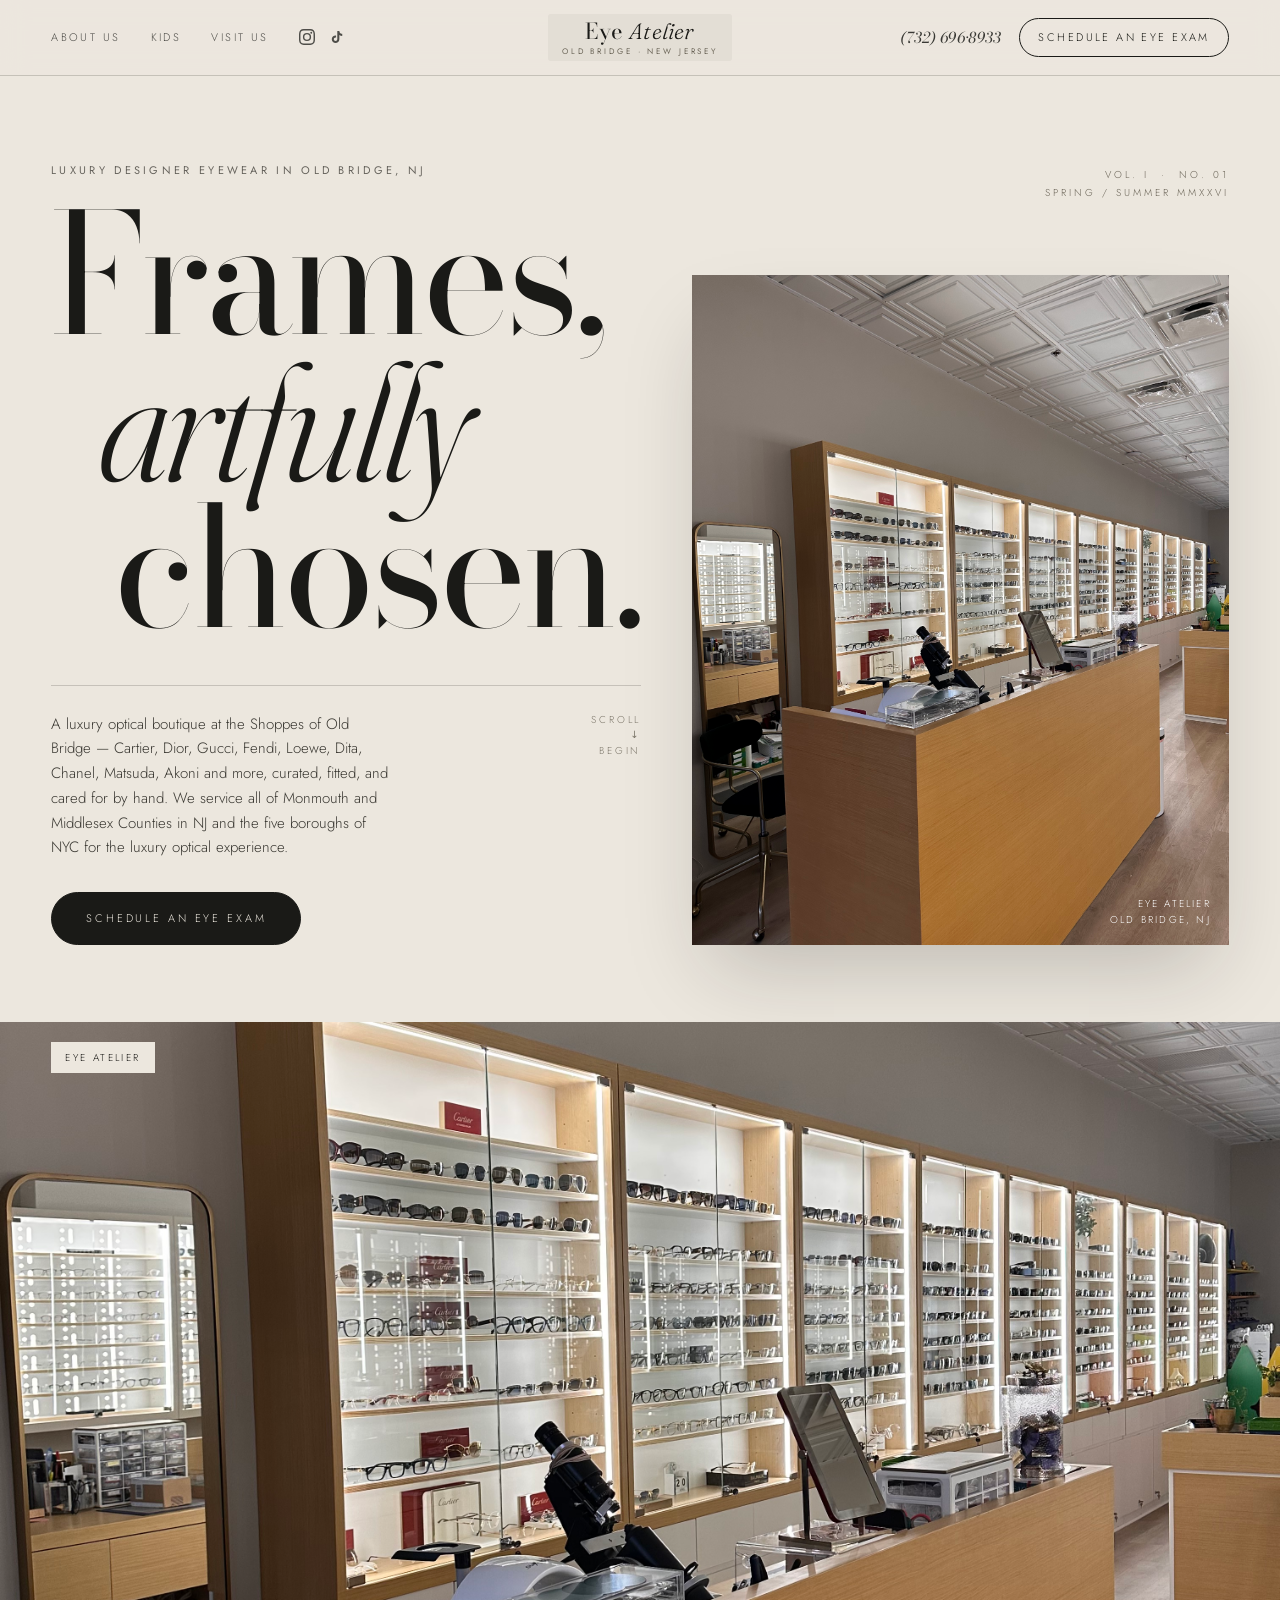
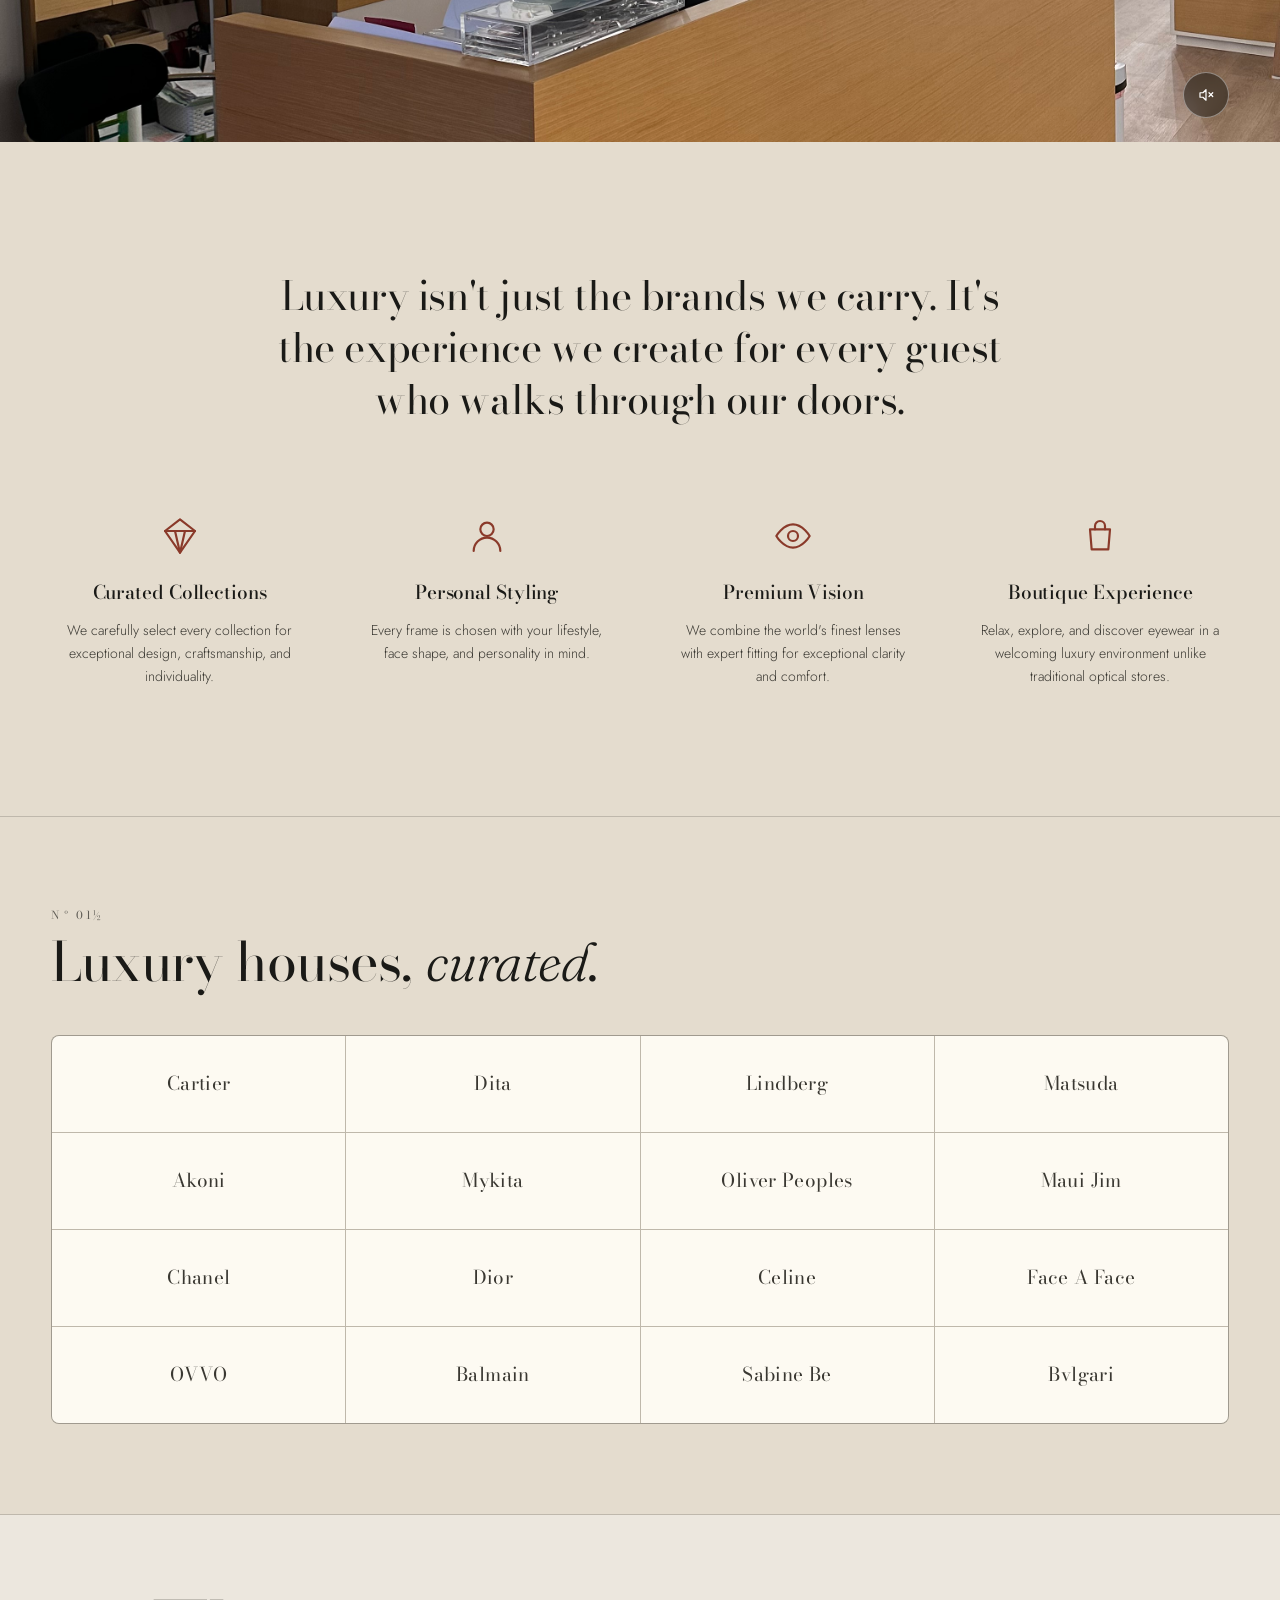
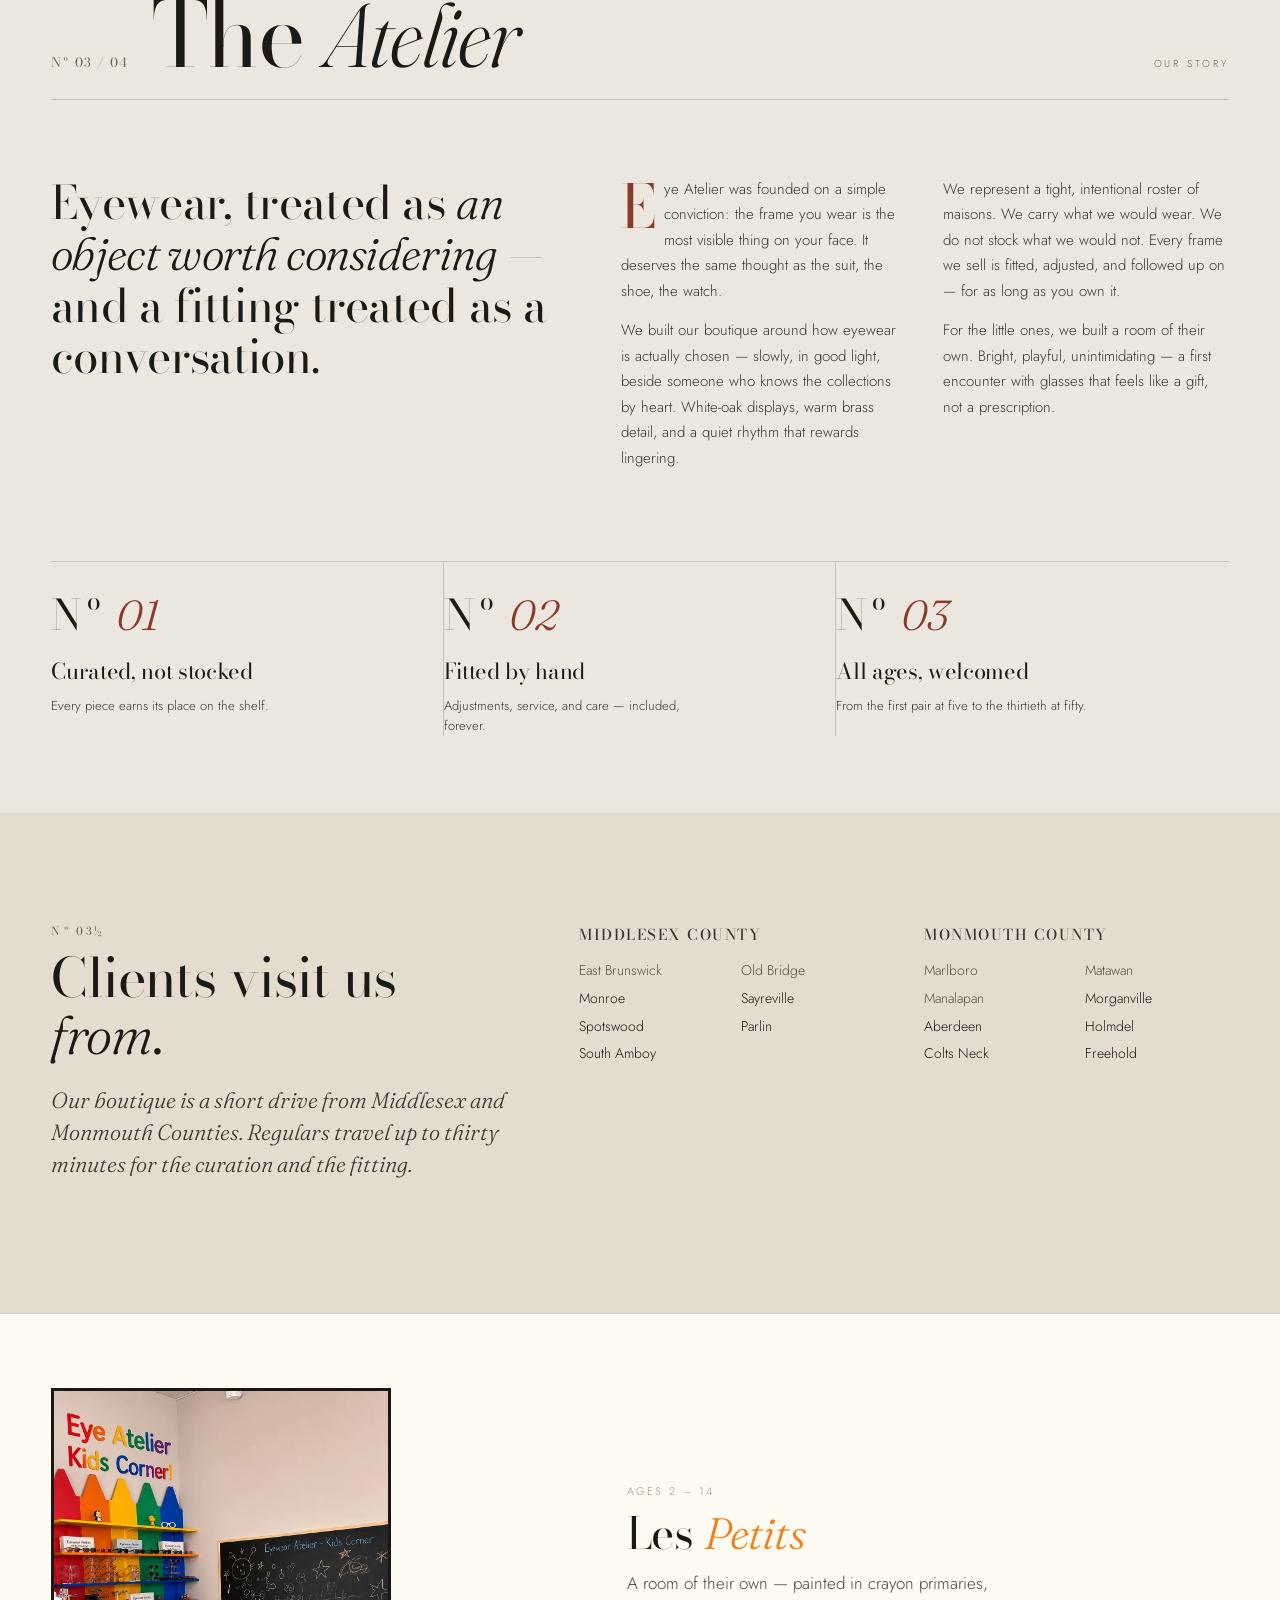
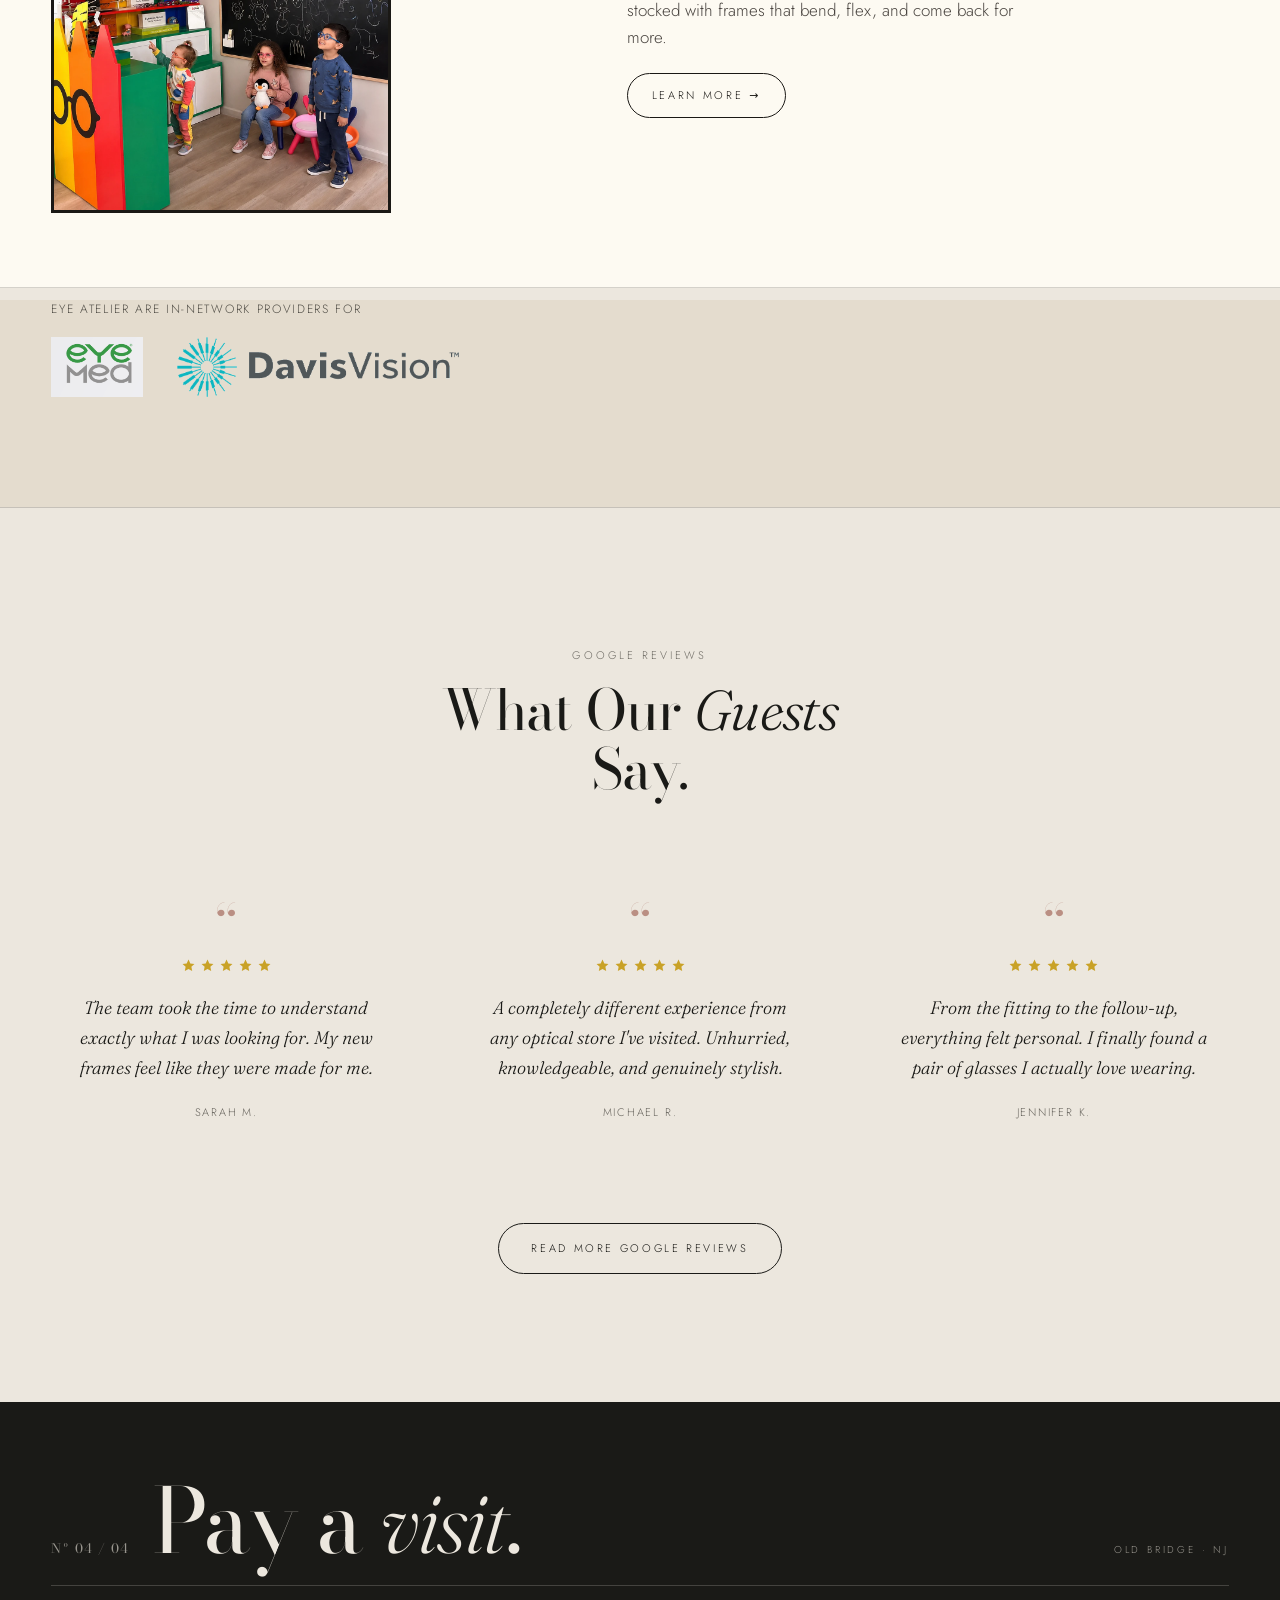
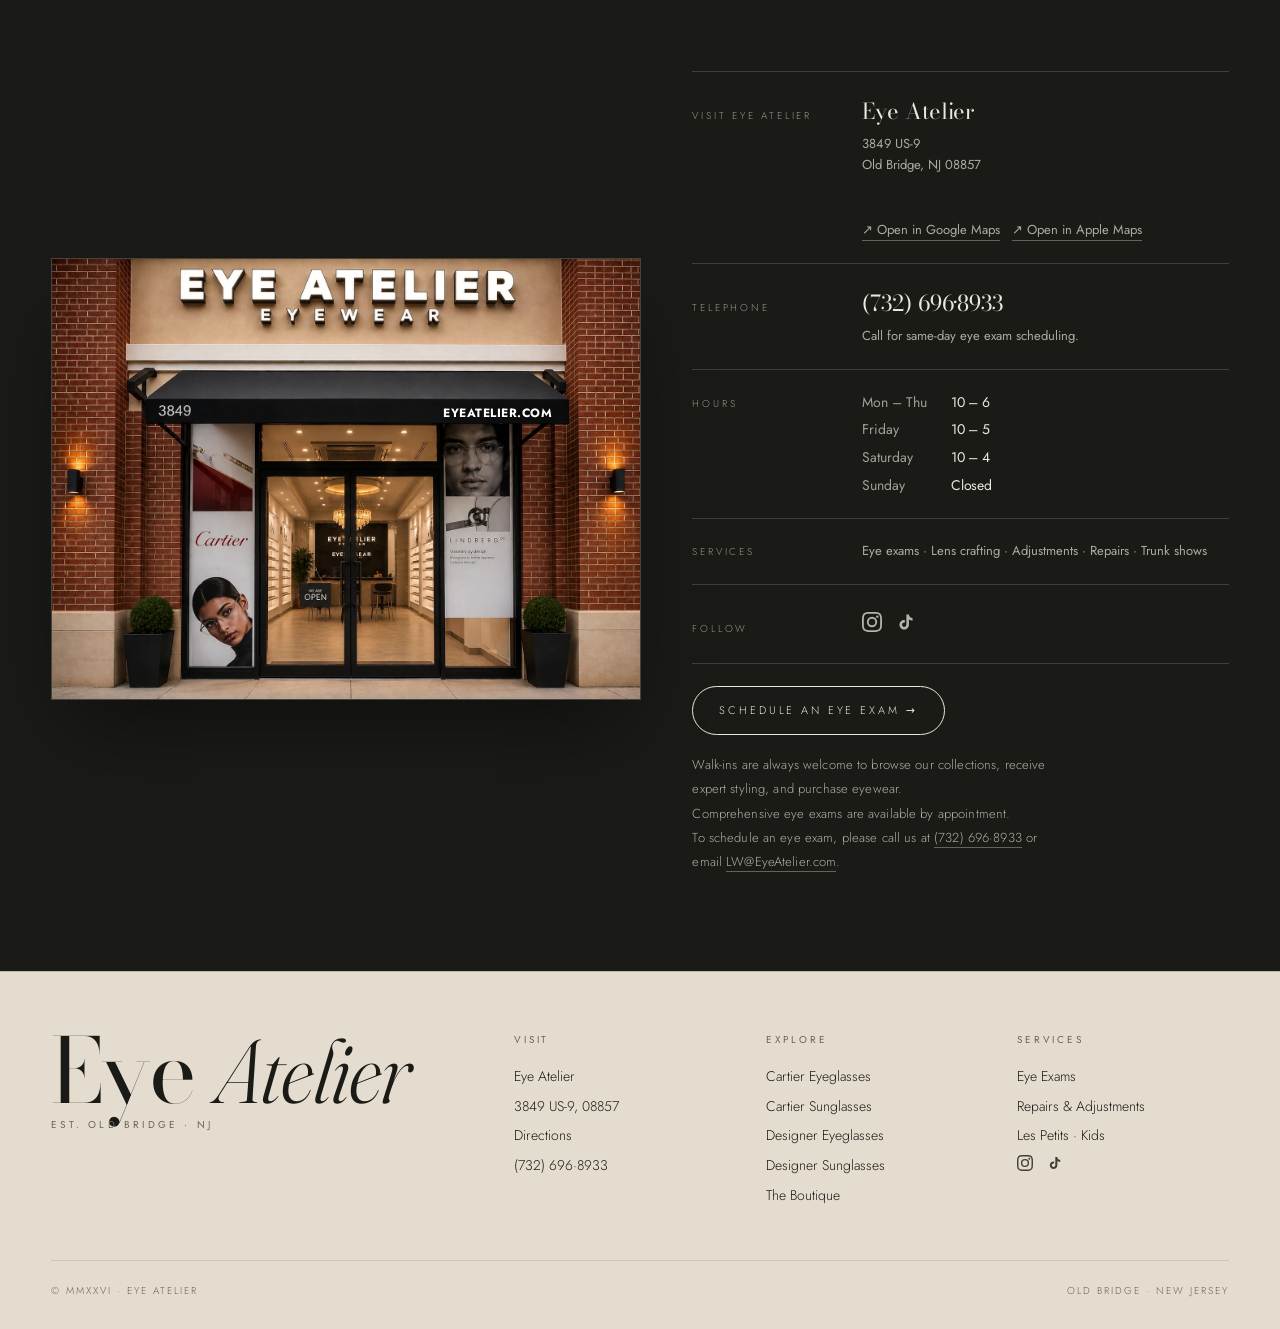
==== index.html @ 2963be0a "Harden modal against click bubbling into overlay close handler Added an explicit stopPropagation() o" ====
<!doctype html>
<html lang="en">
<head>
<meta charset="utf-8">
<meta name="viewport" content="width=device-width,initial-scale=1">
<title>Eye Atelier | Luxury Designer Eyewear in Old Bridge, NJ</title>
<meta name="description" content="Eye Atelier is a luxury optical boutique in Old Bridge, NJ offering designer eyeglasses and sunglasses from Cartier, Dior, Gucci, Fendi, Loewe, Dita and more — curated, fitted, and cared for by hand.">
<link rel="canonical" href="https://www.eyeatelier.com/">

<meta property="og:type" content="website">
<meta property="og:site_name" content="Eye Atelier">
<meta property="og:title" content="Eye Atelier | Luxury Designer Eyewear in Old Bridge, NJ">
<meta property="og:description" content="A luxury optical boutique in Old Bridge, NJ offering designer eyeglasses and sunglasses from Cartier, Dior, Gucci, Fendi, Loewe, Dita and more.">
<meta property="og:url" content="https://www.eyeatelier.com/">
<meta property="og:image" content="https://www.eyeatelier.com/store-counter.jpeg">
<meta property="og:locale" content="en_US">
<meta name="twitter:card" content="summary_large_image">
<meta name="twitter:title" content="Eye Atelier | Luxury Designer Eyewear in Old Bridge, NJ">
<meta name="twitter:description" content="A luxury optical boutique in Old Bridge, NJ — Cartier, Dior, Gucci, Fendi, Loewe, Dita and more, curated by hand.">
<meta name="twitter:image" content="https://www.eyeatelier.com/store-counter.jpeg">
<meta name="theme-color" content="#1a1a17">

<link rel="preconnect" href="https://fonts.googleapis.com">
<link rel="preconnect" href="https://fonts.gstatic.com" crossorigin>
<link href="https://fonts.googleapis.com/css2?family=Bodoni+Moda:ital,opsz,wght@0,6..96,400;0,6..96,500;0,6..96,700;0,6..96,900;1,6..96,400;1,6..96,700&family=Jost:wght@300;400;500;600&family=Fraunces:ital,opsz,wght@0,9..144,300;0,9..144,400;1,9..144,300&display=swap" rel="stylesheet">

<script type="application/ld+json">
{
  "@context": "https://schema.org",
  "@type": "OpticiansStore",
  "@id": "https://www.eyeatelier.com/#store",
  "name": "Eye Atelier",
  "alternateName": "Eye Atelier Eyewear",
  "description": "Luxury optical boutique offering designer eyeglasses and sunglasses from Cartier, Dior, Gucci, Fendi, Loewe, Dita, Oliver Peoples, Maui Jim and more. Personalized fitting and styling in Old Bridge, New Jersey.",
  "url": "https://www.eyeatelier.com/",
  "logo": "https://www.eyeatelier.com/store-counter.jpeg",
  "image": [
    "https://www.eyeatelier.com/store-counter.jpeg",
    "https://www.eyeatelier.com/store-displays.jpeg",
    "https://www.eyeatelier.com/store-maui.jpeg"
  ],
  "telephone": "+1-732-696-8933",
  "priceRange": "$$$",
  "address": {
    "@type": "PostalAddress",
    "streetAddress": "3849 US-9",
    "addressLocality": "Old Bridge",
    "addressRegion": "NJ",
    "postalCode": "08857",
    "addressCountry": "US"
  },
  "openingHoursSpecification": [
    { "@type": "OpeningHoursSpecification", "dayOfWeek": ["Monday","Tuesday","Wednesday","Thursday"], "opens": "10:00", "closes": "18:00" },
    { "@type": "OpeningHoursSpecification", "dayOfWeek": "Friday", "opens": "10:00", "closes": "17:00" },
    { "@type": "OpeningHoursSpecification", "dayOfWeek": "Saturday", "opens": "10:00", "closes": "16:00" }
  ],
  "areaServed": [
    { "@type": "City", "name": "Old Bridge, NJ" },
    { "@type": "City", "name": "Marlboro, NJ" },
    { "@type": "City", "name": "Matawan, NJ" },
    { "@type": "City", "name": "Morganville, NJ" },
    { "@type": "City", "name": "Manalapan, NJ" },
    { "@type": "City", "name": "East Brunswick, NJ" },
    { "@type": "City", "name": "Spotswood, NJ" },
    { "@type": "City", "name": "Monroe, NJ" },
    { "@type": "City", "name": "Aberdeen, NJ" },
    { "@type": "City", "name": "Holmdel, NJ" },
    { "@type": "City", "name": "Colts Neck, NJ" },
    { "@type": "City", "name": "Sayreville, NJ" },
    { "@type": "City", "name": "South Amboy, NJ" },
    { "@type": "City", "name": "Parlin, NJ" },
    { "@type": "City", "name": "Freehold, NJ" },
    { "@type": "AdministrativeArea", "name": "Middlesex County, NJ" },
    { "@type": "AdministrativeArea", "name": "Monmouth County, NJ" }
  ],
  "makesOffer": [
    { "@type": "Offer", "itemOffered": { "@type": "Product", "name": "Cartier eyeglasses" } },
    { "@type": "Offer", "itemOffered": { "@type": "Product", "name": "Cartier sunglasses" } },
    { "@type": "Offer", "itemOffered": { "@type": "Product", "name": "Designer eyeglasses" } },
    { "@type": "Offer", "itemOffered": { "@type": "Product", "name": "Designer sunglasses" } },
    { "@type": "Offer", "itemOffered": { "@type": "Service", "name": "Comprehensive eye exams" } },
    { "@type": "Offer", "itemOffered": { "@type": "Service", "name": "Eyeglass repairs and adjustments" } },
    { "@type": "Offer", "itemOffered": { "@type": "Service", "name": "Children's eyewear fittings" } }
  ],
  "brand": [
    { "@type": "Brand", "name": "Cartier" },
    { "@type": "Brand", "name": "Dior" },
    { "@type": "Brand", "name": "Gucci" },
    { "@type": "Brand", "name": "Fendi" },
    { "@type": "Brand", "name": "Balmain" },
    { "@type": "Brand", "name": "Loewe" },
    { "@type": "Brand", "name": "Dita" },
    { "@type": "Brand", "name": "Oliver Peoples" },
    { "@type": "Brand", "name": "Maui Jim" },
    { "@type": "Brand", "name": "Chanel" }
  ],
  "sameAs": [
    "https://www.instagram.com/eyeateliereyewear",
    "https://share.google/XbxeWpjPBPiB6ob5s"
  ],
  "aggregateRating": {
    "@type": "AggregateRating",
    "ratingValue": "4.6",
    "reviewCount": "1022",
    "bestRating": "5",
    "worstRating": "1"
  }
}
</script>

<script type="application/ld+json">
{
  "@context": "https://schema.org",
  "@type": "WebSite",
  "@id": "https://www.eyeatelier.com/#website",
  "url": "https://www.eyeatelier.com/",
  "name": "Eye Atelier",
  "publisher": { "@id": "https://www.eyeatelier.com/#store" },
  "inLanguage": "en-US"
}
</script>

<script type="application/ld+json">
{
  "@context": "https://schema.org",
  "@type": "FAQPage",
  "mainEntity": [
    {
      "@type": "Question",
      "name": "Do you carry Cartier eyeglasses in Old Bridge, NJ?",
      "acceptedAnswer": { "@type": "Answer", "text": "Yes. Eye Atelier carries a curated selection of Cartier optical frames and sunglasses at our boutique in Old Bridge, NJ. Walk in any time to browse — or call (732) 696-8933 ahead so we can prepare pieces in your style and prescription range." }
    },
    {
      "@type": "Question",
      "name": "Where is Eye Atelier located?",
      "acceptedAnswer": { "@type": "Answer", "text": "Eye Atelier is at The Shoppes at Old Bridge, 3849 US-9, Old Bridge, NJ 08857. Walk-ins are always welcome, and comprehensive eye exams can be scheduled by calling (732) 696-8933." }
    },
    {
      "@type": "Question",
      "name": "Which designer brands do you carry?",
      "acceptedAnswer": { "@type": "Answer", "text": "Our curation includes Cartier, Dior, Gucci, Fendi, Balmain, Loewe, Dita, Oliver Peoples, Maui Jim, Chanel, and other luxury houses — in both optical and sun." }
    },
    {
      "@type": "Question",
      "name": "Do clients visit from Marlboro, Matawan, and nearby towns?",
      "acceptedAnswer": { "@type": "Answer", "text": "Yes — clients regularly travel to Eye Atelier from Marlboro, Matawan, Morganville, Manalapan, East Brunswick, Holmdel, Aberdeen, Colts Neck, Sayreville, Monroe, Spotswood, and surrounding towns in Middlesex and Monmouth Counties for the curation and the fitting experience." }
    },
    {
      "@type": "Question",
      "name": "Do you offer eye exams?",
      "acceptedAnswer": { "@type": "Answer", "text": "Yes. Comprehensive eye exams are available by appointment with our optometrist — call (732) 696-8933 or email LW@EyeAtelier.com to schedule." }
    },
    {
      "@type": "Question",
      "name": "Do you offer children's eyewear?",
      "acceptedAnswer": { "@type": "Answer", "text": "Yes — we keep a dedicated Les Petits corner with kid-scaled designer frames and the patience to fit them properly." }
    },
    {
      "@type": "Question",
      "name": "Do you do repairs and adjustments?",
      "acceptedAnswer": { "@type": "Answer", "text": "Yes. We offer eyeglass repairs, nose-pad replacements, hinge work, and adjustments — often while you wait." }
    }
  ]
}
</script>

<script>
const TWEAK_DEFAULTS = /*EDITMODE-BEGIN*/{
  "palette": "cream",
  "accent": "rust",
  "density": "tight"
}/*EDITMODE-END*/;
</script>

<style>
  :root {
    --bg: #ece7de;
    --bg-deep: #e4dcce;
    --ink: #1a1a17;
    --ink-soft: #3a3832;
    --rule: rgba(26,24,21,0.18);
    --muted: #6b6558;
    --paper: #f4ede3;
    --forest: #1f2a24;
    --rust: #8a3a2a;
    --champagne: #c4b89a;
    --accent: var(--rust);

    --kid-red: #e53935;
    --kid-orange: #f57f17;
    --kid-yellow: #fdd835;
    --kid-green: #2e8b42;
    --kid-blue: #1e5fbf;
    --kid-pink: #ec407a;

    --maxw: 1440px;
    --pad: clamp(20px, 4vw, 64px);
  }
  html[data-palette="ink"] {
    --bg: #14130f;
    --bg-deep: #0d0c0a;
    --ink: #ece7de;
    --ink-soft: #c4b89a;
    --rule: rgba(236,231,222,0.18);
    --muted: #8a8577;
    --paper: #1a1815;
    --forest: #0d0c0a;
  }
  html[data-palette="forest"] {
    --bg: #e8e4d8;
    --bg-deep: #d8d3c3;
  }
  html[data-accent="rust"]      { --accent: #8a3a2a; }
  html[data-accent="forest"]    { --accent: #1f2a24; }
  html[data-accent="champagne"] { --accent: #9c8960; }
  html[data-density="tight"] .wrap { padding-top: clamp(40px,6vw,80px); padding-bottom: clamp(40px,6vw,80px); }

  * { box-sizing: border-box; }
  html, body { margin:0; padding:0; }
  body {
    background: var(--bg);
    color: var(--ink);
    font-family: 'Jost', system-ui, sans-serif;
    font-weight: 300;
    font-size: 16px;
    line-height: 1.55;
    -webkit-font-smoothing: antialiased;
    overflow-x: hidden;
  }
  h1, h2, h3, h4, h5 { font-family: 'Bodoni Moda', 'Didot', serif; font-weight: 400; letter-spacing: -0.015em; margin: 0; }
  .it { font-family: 'Fraunces', serif; font-style: italic; font-weight: 300; }
  a { color: inherit; text-decoration: none; }
  img { max-width:100%; display:block; }
  .eyebrow { font-family:'Jost',sans-serif; font-size:11px; letter-spacing:0.28em; text-transform:uppercase; color:var(--muted); }

  /* NAV */
  .nav { position: sticky; top: 0; z-index: 50; background: color-mix(in srgb, var(--bg) 92%, transparent); backdrop-filter: blur(14px); border-bottom: 1px solid var(--rule); }
  .nav-inner { max-width: var(--maxw); margin: 0 auto; padding: 14px var(--pad); display: grid; grid-template-columns: 1fr auto 1fr; align-items: center; gap: 20px; }
  .nav-links { display:flex; gap:30px; font-size:11px; letter-spacing:0.22em; text-transform:uppercase; }
  .nav-links a { opacity:.75; transition:opacity .2s; padding: 6px 0; }
  .nav-links a:hover { opacity:1; }
  .social-icons { display: inline-flex; align-items: center; gap: 14px; }
  .social-icons a { display: inline-flex; opacity: .75; transition: opacity .2s; }
  .social-icons a:hover { opacity: 1; }
  .social-icons svg { width: 16px; height: 16px; display: block; }
  .nav-right { justify-self:end; display:flex; gap:18px; align-items:center; font-size:11px; letter-spacing:0.22em; text-transform:uppercase; }
  .nav-cta { padding:10px 18px; border:1px solid var(--ink); border-radius:999px; transition:all .2s; }
  .nav-cta:hover { background:var(--ink); color:var(--bg); }
  .nav-phone { font-family:'Bodoni Moda',serif; font-style:italic; font-size:15px; letter-spacing:0.02em; text-transform:none; opacity:0.85; transition: opacity .2s, color .2s; }
  .nav-phone:hover { opacity:1; color: var(--accent); }

  /* Mobile hamburger */
  .nav-burger { display: none; width: 40px; height: 40px; align-items: center; justify-content: center; background: transparent; border: 0; cursor: pointer; padding: 0; color: var(--ink); }
  .nav-burger span { display: block; width: 22px; height: 1.5px; background: currentColor; position: relative; transition: transform .25s, opacity .2s; }
  .nav-burger span::before, .nav-burger span::after { content: ''; position: absolute; left: 0; width: 22px; height: 1.5px; background: currentColor; transition: transform .25s, top .25s; }
  .nav-burger span::before { top: -7px; }
  .nav-burger span::after { top: 7px; }
  .nav-burger.open span { background: transparent; }
  .nav-burger.open span::before { top: 0; transform: rotate(45deg); }
  .nav-burger.open span::after { top: 0; transform: rotate(-45deg); }

  .mobile-menu { display: none; position: fixed; inset: 0; z-index: 60; background: var(--bg); padding: 70px var(--pad) 40px; overflow-y: auto; }
  .mobile-menu.open { display: flex; flex-direction: column; justify-content: space-between; gap: 40px; }
  .mobile-menu .mm-links a { display: block; font-family: 'Bodoni Moda', serif; font-size: 42px; font-weight: 400; letter-spacing: -0.015em; line-height: 1.2; padding: 14px 0; border-bottom: 1px solid var(--rule); }
  .mobile-menu .mm-links a em { font-family: 'Fraunces', serif; font-style: italic; font-weight: 300; color: var(--accent); }
  .mobile-menu .mm-contact { display: flex; flex-direction: column; gap: 12px; padding-top: 24px; border-top: 1px solid var(--rule); }
  .mobile-menu .mm-contact a { font-family: 'Bodoni Moda', serif; font-style: italic; font-size: 22px; }
  .mobile-menu .mm-contact small { font-family: 'Jost', sans-serif; font-size: 10px; letter-spacing: 0.28em; text-transform: uppercase; color: var(--muted); font-style: normal; display: block; margin-bottom: 2px; }
  .mobile-menu .mm-contact .social-icons { margin-top: 4px; }
  .mobile-menu .mm-contact .social-icons svg { width: 22px; height: 22px; }
  body.menu-open { overflow: hidden; }
  .wordmark { font-family:'Bodoni Moda',serif; font-weight:400; font-size:22px; letter-spacing:0.01em; text-align:center; line-height:1; }
  .wordmark em { font-family:'Fraunces',serif; font-style:italic; font-weight:300; }
  .wordmark small { display:block; font-family:'Jost',sans-serif; font-size:8px; letter-spacing:0.36em; margin-top:5px; color:var(--muted); }

  /* HERO */
  .hero { max-width: var(--maxw); margin: 0 auto; padding: clamp(40px,7vw,96px) var(--pad) clamp(40px,6vw,88px); position: relative; }
  .hero-edition { position:absolute; top:clamp(40px,7vw,96px); right:var(--pad); text-align:right; font-size:10px; letter-spacing:0.3em; text-transform:uppercase; color:var(--muted); line-height:1.8; }
  .hero-grid { display:grid; grid-template-columns: 1.1fr 1fr; gap: clamp(20px,4vw,60px); align-items:end; }
  .hero-title { font-size: clamp(72px, 13vw, 220px); line-height:0.88; letter-spacing:-0.03em; font-weight:400; }
  .hero-title .hero-eyebrow {
    display: block;
    font-family: 'Jost', sans-serif;
    font-size: 11px;
    letter-spacing: 0.3em;
    text-transform: uppercase;
    font-weight: 400;
    color: var(--ink-soft);
    opacity: 0.75;
    margin-bottom: 26px;
  }
  .hero-title .l2 { display:block; padding-left:8%; font-family:'Fraunces',serif; font-style:italic; font-weight:300; }
  .hero-title .l3 { display:block; text-align:right; }
  .hero-meta { display:flex; justify-content:space-between; margin-top:44px; gap:40px; align-items:start; padding-top:26px; border-top:1px solid var(--rule); }
  .hero-meta p { margin:0; max-width:38ch; font-size:15px; line-height:1.65; color:var(--ink-soft); }
  .hero-meta .meta-right {
    text-align:right; font-size:10px; letter-spacing:0.28em; text-transform:uppercase; color:var(--muted);
    transition: color 0.25s ease, opacity 0.25s ease; opacity: 0.85;
  }
  a.meta-right:hover { color: var(--ink); opacity: 1; }
  .hero-actions { margin-top: 32px; }
  .hero-cta {
    display: inline-flex; align-items: center; gap: 12px;
    padding: 17px 34px;
    background: var(--ink); color: var(--bg); border: 1px solid var(--ink); border-radius: 999px;
    font-size: 11px; letter-spacing: 0.26em; text-transform: uppercase;
    transition: background 0.25s ease, color 0.25s ease, border-color 0.25s ease;
  }
  .hero-cta:hover { background: transparent; color: var(--ink); }
  .hero-image {
    position:relative; aspect-ratio:4/5; overflow:hidden; background:var(--paper);
    box-shadow: 0 40px 80px -20px rgba(26,24,21,0.22);
  }
  .hero-image img { width:100%; height:100%; object-fit:cover; filter: contrast(1.02); }
  .hero-image .tag { position:absolute; top:20px; left:20px; background:var(--bg); padding:8px 14px; font-size:10px; letter-spacing:0.24em; text-transform:uppercase; }
  .hero-image .caption { position:absolute; bottom:18px; right:18px; font-size:10px; letter-spacing:0.22em; text-transform:uppercase; color:#fff; text-align:right; }

  /* PROMO VIDEO */
  .promo-video-wrap { position:relative; width:100%; aspect-ratio:16/9; overflow:hidden; background:#000; }
  .promo-video { width:100%; height:100%; object-fit:cover; display:block; }
  .promo-video-tag { position:absolute; top:20px; left:var(--pad); background:var(--bg); padding:8px 14px; font-size:10px; letter-spacing:0.24em; text-transform:uppercase; z-index:2; }
  .promo-video-sound {
    position:absolute; bottom:24px; right:var(--pad); z-index:2;
    width:46px; height:46px; border-radius:50%;
    background:rgba(10,9,7,0.45); backdrop-filter:blur(6px); -webkit-backdrop-filter:blur(6px);
    border:1px solid rgba(255,255,255,0.4); color:#fff;
    display:flex; align-items:center; justify-content:center; cursor:pointer;
    transition: background 0.2s ease, border-color 0.2s ease;
  }
  .promo-video-sound:hover { background:rgba(10,9,7,0.7); border-color:rgba(255,255,255,0.7); }
  .promo-video-sound svg { width:18px; height:18px; }
  .promo-video-sound .icon-muted { display:block; }
  .promo-video-sound .icon-on { display:none; }
  .promo-video-sound[aria-pressed="true"] .icon-muted { display:none; }
  .promo-video-sound[aria-pressed="true"] .icon-on { display:block; }
  @media (max-width: 640px) {
    .promo-video-wrap { aspect-ratio: 4/5; }
    .promo-video-tag { top:14px; padding:6px 10px; font-size:9px; }
    .promo-video-sound { bottom:16px; width:40px; height:40px; }
  }

  /* FEATURED BRANDS */
  .brands-strip { background: var(--bg-deep); border-top:1px solid var(--rule); border-bottom:1px solid var(--rule); padding: clamp(50px, 8vw, 90px) var(--pad); }
  .brands-strip-inner { max-width: var(--maxw); margin: 0 auto; }
  .brands-strip-head { margin-bottom: clamp(28px, 4vw, 44px); }
  .brands-strip-head .num { font-family:'Bodoni Moda',serif; font-size:11px; letter-spacing:0.22em; text-transform:uppercase; opacity:0.65; margin-bottom:10px; }
  .brands-strip-head h2 { font-family:'Bodoni Moda',serif; font-weight:400; font-size: clamp(32px, 4.4vw, 54px); line-height:1.05; letter-spacing:-0.01em; }
  .brands-strip-head h2 em { font-family:'Fraunces',serif; font-style:italic; font-weight:300; }
  .brand-grid { display:grid; grid-template-columns: repeat(2, 1fr); gap:1px; background:var(--rule); border:1px solid var(--rule); border-radius:8px; overflow:hidden; }
  @media (min-width: 640px) { .brand-grid { grid-template-columns: repeat(3, 1fr); } }
  @media (min-width: 980px) { .brand-grid { grid-template-columns: repeat(4, 1fr); } }
  .brand-tile { background:#fdfaf2; padding:30px 16px; display:flex; align-items:center; justify-content:center; min-height:96px; transition: background 0.25s ease; }
  .brand-tile:hover { background: var(--bg); }
  .brand-tile span { font-family:'Bodoni Moda',serif; font-size: clamp(15px, 1.6vw, 19px); letter-spacing:0.02em; color: var(--ink-soft); text-align:center; transition: color 0.25s ease; }
  .brand-tile:hover span { color: var(--ink); }
  .brand-tile-btn { border: none; font: inherit; width: 100%; cursor: pointer; }

  /* LIGHTBOX */
  .lightbox {
    position: fixed; inset: 0; z-index: 1000;
    display: none;
    align-items: center; justify-content: center;
    padding: 24px;
    background: rgba(15, 13, 10, 0.86);
  }
  .lightbox.is-open { display: flex; }
  .lightbox-figure { position: relative; max-width: min(920px, 92vw); max-height: 90vh; }
  .lightbox-figure img { display: block; max-width: 100%; max-height: 90vh; border-radius: 6px; box-shadow: 0 20px 60px rgba(0,0,0,0.5); }
  .lightbox-close {
    position: absolute; top: -18px; right: -18px;
    width: 40px; height: 40px; border-radius: 50%;
    background: var(--bg); border: 1px solid var(--rule);
    display: flex; align-items: center; justify-content: center;
    font-size: 20px; line-height: 1; color: var(--ink); cursor: pointer;
  }
  @media (max-width: 640px) { .lightbox-close { top: -46px; right: 0; } }

  /* SECTION */
  section { scroll-margin-top: 80px; }
  .wrap { max-width: var(--maxw); margin: 0 auto; padding: clamp(70px,10vw,140px) var(--pad); }
  .section-head { display:grid; grid-template-columns: auto 1fr auto; align-items:baseline; gap:24px; padding-bottom:22px; border-bottom:1px solid var(--rule); margin-bottom: clamp(40px,6vw,80px); }
  .section-head .num { font-family:'Bodoni Moda',serif; font-size:13px; letter-spacing:0.1em; color:var(--muted); }
  .section-head h2 { font-size: clamp(40px,7vw,120px); line-height:0.95; letter-spacing:-0.02em; }
  .section-head h2 em { font-family:'Fraunces',serif; font-weight:300; }
  .section-head .tag { font-size:10px; letter-spacing:0.28em; text-transform:uppercase; color:var(--muted); }

  /* COLLECTION (editorial spreads) */
  .editorial { display:grid; grid-template-columns: 1fr 1fr; gap: clamp(30px,5vw,80px); align-items:stretch; }
  .edit-card { display:flex; flex-direction:column; gap:20px; }
  .edit-img { aspect-ratio: 4/5; overflow:hidden; background:var(--paper); position:relative; }
  .edit-img img { width:100%; height:100%; object-fit:cover; }
  .edit-img .ribbon { position:absolute; top:18px; left:18px; background:var(--bg); padding:7px 12px; font-size:10px; letter-spacing:0.24em; text-transform:uppercase; }
  .edit-meta { display:grid; grid-template-columns: auto 1fr; gap:20px; padding-top:10px; border-top:1px solid var(--rule); }
  .edit-meta .ref { font-family:'Bodoni Moda',serif; font-style:italic; font-size:14px; color:var(--muted); white-space:nowrap; padding-top:4px; }
  .edit-meta h3 { font-size: clamp(28px,3.4vw,44px); line-height:1; letter-spacing:-0.01em; }
  .edit-meta h3 em { font-family:'Fraunces',serif; font-style:italic; font-weight:300; }
  .edit-meta .lead { margin-top:10px; font-size:14px; color:var(--ink-soft); max-width:36ch; }
  .edit-meta .brands { margin-top:14px; font-family:'Bodoni Moda',serif; font-style:italic; font-size:14px; color:var(--muted); }

  /* Full-bleed editorial row */
  .fullbleed { margin-top: clamp(50px,7vw,100px); display:grid; grid-template-columns: 1fr 1.4fr; gap: clamp(30px,5vw,80px); align-items:center; }
  .fullbleed.reverse { grid-template-columns: 1.4fr 1fr; }
  .fullbleed.reverse .fb-text { order: 2; }
  .fb-img { aspect-ratio: 5/4; overflow:hidden; position:relative; background:var(--paper); }
  .fb-img img { width:100%; height:100%; object-fit:cover; }
  .fb-text h3 { font-size: clamp(36px,5vw,68px); line-height:1; letter-spacing:-0.015em; margin-bottom:18px; }
  .fb-text h3 em { font-family:'Fraunces',serif; font-style:italic; font-weight:300; }
  .fb-text p { font-size:15px; line-height:1.7; max-width:42ch; color:var(--ink-soft); margin:0 0 14px; }
  .fb-text .mini { font-family:'Jost',sans-serif; font-size:10px; letter-spacing:0.3em; text-transform:uppercase; color:var(--muted); margin-bottom:16px; }

  /* KIDS (compact) */
  .kids-wrap { background: #fdfaf2; color:#1a1815; border-top:1px solid var(--rule); border-bottom:1px solid var(--rule); }
  .kids-inner { max-width: var(--maxw); margin:0 auto; padding: clamp(44px, 6vw, 74px) var(--pad); }
  .kids-grid { display:grid; grid-template-columns: 0.85fr 1fr; gap: clamp(30px, 5vw, 64px); align-items:center; }
  .kids-image { aspect-ratio: 4/5; max-width: 340px; overflow:hidden; background:var(--paper); border:3px solid #1a1815; }
  .kids-image img { width:100%; height:100%; object-fit:cover; }
  .kids-copy .num { font-size:11px; letter-spacing:0.22em; text-transform:uppercase; opacity:0.65; margin-bottom:10px; color:#6b6558; }
  .kids-title { font-family:'Bodoni Moda',serif; font-weight:400; font-size: clamp(30px, 3.6vw, 44px); line-height:1.05; letter-spacing:-0.01em; margin-bottom:14px; }
  .kids-title em { font-family:'Fraunces',serif; font-style:italic; font-weight:300; color:var(--kid-orange); }
  .kids-copy p { font-size: clamp(15px, 1.6vw, 17px); line-height:1.6; color:#4a4540; max-width:40ch; margin:0 0 22px; }
  .kids-cta { display:inline-flex; align-items:center; gap:10px; padding:13px 24px; border:1px solid #1a1815; border-radius:999px; font-size:11px; letter-spacing:0.24em; text-transform:uppercase; transition:all 0.2s; }
  .kids-cta:hover { background:#1a1815; color:#fdfaf2; }
  @media (max-width: 720px) {
    .kids-grid { grid-template-columns: 1fr; }
    .kids-image { max-width: 220px; margin: 0 auto; }
    .kids-copy { text-align:center; }
    .kids-copy p { margin-left:auto; margin-right:auto; }
  }

  /* ABOUT */
  .about-grid { display:grid; grid-template-columns: 1fr 1.2fr; gap: clamp(24px,5vw,80px); align-items:start; }
  .about-lede { font-family:'Bodoni Moda',serif; font-weight:400; font-size: clamp(28px,3.6vw,46px); line-height:1.12; letter-spacing:-0.015em; }
  .about-lede em { font-family:'Fraunces',serif; font-style:italic; font-weight:300; }
  .about-body { font-size:15px; line-height:1.7; color:var(--ink-soft); columns: 2; column-gap: 36px; }
  .about-body p { margin:0 0 14px; break-inside:avoid; }
  .about-body p:first-of-type::first-letter { font-family:'Bodoni Moda',serif; font-size:60px; float:left; line-height:0.85; margin:4px 8px 0 0; color:var(--accent); }
  @media (max-width: 720px){ .about-body { columns:1; } }

  .credo { margin-top: clamp(50px,7vw,100px); display:grid; grid-template-columns: repeat(3,1fr); border-top: 1px solid var(--rule); gap: 0; }
  .credo-item { padding: 32px 24px 0 0; border-right: 1px solid var(--rule); }
  .credo-item:last-child { border-right: none; padding-right: 0; }
  .credo-item .n { font-family:'Bodoni Moda',serif; font-size:42px; font-weight:400; line-height:1; }
  .credo-item .n em { font-family:'Fraunces',serif; font-style:italic; font-weight:300; color:var(--accent); }
  .credo-item h4 { font-family:'Bodoni Moda',serif; font-weight:400; font-size:22px; margin:18px 0 8px; }
  .credo-item p { font-size:13px; color:var(--ink-soft); margin:0; max-width:32ch; }

  /* EXPERIENCE */
  .experience-wrap { background: var(--bg-deep); padding: clamp(70px, 10vw, 140px) var(--pad); }
  .experience-inner { max-width: var(--maxw); margin: 0 auto; }
  .experience-lede {
    font-family: 'Bodoni Moda', serif; font-weight: 400;
    font-size: clamp(26px, 3.2vw, 40px); line-height: 1.3; letter-spacing: -0.01em;
    max-width: 30ch; margin: 0 auto clamp(50px, 7vw, 90px); text-align: center;
  }
  .experience-grid { display: grid; grid-template-columns: repeat(4, 1fr); gap: clamp(30px, 4vw, 50px); }
  .experience-item { text-align: center; }
  .experience-icon { width: 40px; height: 40px; margin: 0 auto 22px; color: var(--accent); }
  .experience-icon svg { width: 100%; height: 100%; }
  .experience-item h3 { font-family: 'Bodoni Moda', serif; font-weight: 500; font-size: 19px; letter-spacing: -0.005em; margin-bottom: 12px; }
  .experience-item p { font-size: 14px; line-height: 1.65; color: var(--ink-soft); max-width: 30ch; margin: 0 auto; }
  @media (max-width: 900px) { .experience-grid { grid-template-columns: 1fr 1fr; row-gap: 44px; } }
  @media (max-width: 560px) { .experience-grid { grid-template-columns: 1fr; max-width: 340px; margin: 0 auto; } }

  /* AREAS */
  .areas-wrap { background: var(--bg-deep); padding: clamp(60px, 9vw, 110px) var(--pad); }
  .areas-inner { max-width: var(--maxw); margin: 0 auto; display: grid; grid-template-columns: 1fr 1.4fr; gap: clamp(30px, 5vw, 80px); align-items: start; }
  .areas-head .num { font-family:'Bodoni Moda',serif; font-size:11px; letter-spacing:0.22em; text-transform:uppercase; opacity:0.65; margin-bottom:10px; }
  .areas-head h2 { font-family:'Bodoni Moda',serif; font-weight:400; font-size: clamp(32px, 4.4vw, 54px); line-height:1.05; letter-spacing:-0.01em; margin-bottom: 22px; max-width: 12ch; }
  .areas-head h2 em { font-family:'Fraunces',serif; font-style:italic; font-weight:300; }
  .areas-head p { font-family:'Fraunces',serif; font-style:italic; font-weight:300; font-size: clamp(17px, 1.9vw, 22px); line-height:1.45; color: var(--ink-soft); max-width: 36ch; }
  .areas-grid { display: grid; grid-template-columns: repeat(2, 1fr); gap: 28px 40px; }
  .areas-col h3 { font-family:'Bodoni Moda',serif; font-weight:500; font-size: 15px; letter-spacing: 0.1em; text-transform: uppercase; color: var(--ink); margin-bottom: 14px; opacity: 0.85; }
  .areas-col ul { list-style: none; margin: 0; padding: 0; display: grid; grid-template-columns: 1fr 1fr; gap: 6px 18px; }
  .areas-col li { font-size: 14px; }
  .areas-col a { color: var(--ink-soft); opacity: 0.85; border-bottom: 1px solid transparent; transition: border-color 0.2s, color 0.2s, opacity 0.2s; padding-bottom: 1px; }
  .areas-col a:hover { color: var(--ink); opacity: 1; border-color: var(--rule); }
  @media (max-width: 720px) {
    .areas-inner { grid-template-columns: 1fr; gap: 28px; }
    .areas-grid { grid-template-columns: 1fr; gap: 20px; }
    .areas-col ul { grid-template-columns: 1fr 1fr; }
  }

  /* NETWORK */
  .network-wrap { background: var(--bg-deep); padding: 0 var(--pad) clamp(60px, 9vw, 110px); }
  .network-inner { max-width: var(--maxw); margin: 0 auto; }
  .network-inner p { font-size: 12px; letter-spacing: 0.14em; text-transform: uppercase; color: var(--ink-soft); opacity: 0.85; margin-bottom: 18px; }
  .network-logos { display: flex; flex-wrap: wrap; align-items: center; gap: 34px; }
  .network-logos img { height: 60px; width: auto; display: block; }

  /* REVIEWS */
  .reviews-wrap { background: var(--bg); padding: clamp(70px, 10vw, 140px) var(--pad); border-top: 1px solid var(--rule); }
  .reviews-inner { max-width: var(--maxw); margin: 0 auto; }
  .reviews-head { text-align: center; max-width: 46ch; margin: 0 auto clamp(56px, 8vw, 100px); }
  .reviews-head .eyebrow { font-size: 11px; letter-spacing: 0.28em; text-transform: uppercase; color: var(--ink-soft); opacity: 0.7; margin-bottom: 16px; }
  .reviews-head h2 { font-family: 'Bodoni Moda', serif; font-weight: 400; font-size: clamp(34px, 4.4vw, 56px); line-height: 1.06; letter-spacing: -0.015em; }
  .reviews-head h2 em { font-family: 'Fraunces', serif; font-style: italic; font-weight: 300; }
  .reviews-grid { display: grid; grid-template-columns: repeat(3, 1fr); gap: clamp(40px, 5vw, 64px); }
  .review-card { text-align: center; padding: 0 clamp(0px, 2vw, 16px); }
  .review-mark { font-family: 'Bodoni Moda', serif; font-size: 54px; line-height: 1; color: var(--accent); opacity: 0.5; margin-bottom: 6px; }
  .review-stars { display: flex; justify-content: center; gap: 4px; margin-bottom: 20px; color: #c9a227; }
  .review-stars svg { width: 15px; height: 15px; }
  .review-text { font-family: 'Fraunces', serif; font-style: italic; font-weight: 300; font-size: clamp(16px, 1.7vw, 18px); line-height: 1.65; color: var(--ink); margin-bottom: 22px; }
  .review-author { font-size: 11px; letter-spacing: 0.16em; text-transform: uppercase; color: var(--ink-soft); opacity: 0.75; }
  .reviews-cta { text-align: center; margin-top: clamp(56px, 8vw, 90px); }
  .reviews-btn {
    display: inline-flex; align-items: center; gap: 10px;
    padding: 16px 32px; border: 1px solid var(--ink); border-radius: 999px;
    font-size: 11px; letter-spacing: 0.24em; text-transform: uppercase;
    transition: background 0.25s ease, color 0.25s ease;
  }
  .reviews-btn:hover { background: var(--ink); color: var(--bg); }
  @media (max-width: 900px) {
    .reviews-grid { grid-template-columns: 1fr; gap: 48px; max-width: 440px; margin: 0 auto; }
  }

  /* VISIT */
  .visit-wrap { background: var(--ink); color: var(--bg); }
  html[data-palette="ink"] .visit-wrap { background: #0a0907; }
  .visit-wrap .section-head { border-color: rgba(236,231,222,0.2); }
  .visit-wrap .section-head .num, .visit-wrap .section-head .tag { color: rgba(236,231,222,0.6); }
  .visit-grid { display:grid; grid-template-columns: 1.1fr 1fr; gap: clamp(24px,4vw,60px); align-items:stretch; }
  .visit-map { aspect-ratio: 4/3; position:relative; overflow:hidden; border: 1px solid rgba(236,231,222,0.2); box-shadow: 0 40px 80px -20px rgba(0,0,0,0.45); align-self:center; }
  .visit-map img { width:100%; height:100%; object-fit:cover; filter: contrast(1.02); }
  .visit-map-url { position:absolute; top:33%; right:15%; font-family:'Jost',sans-serif; font-weight:700; font-size:12px; letter-spacing:0.04em; text-transform:uppercase; color:#fff; text-shadow: 0 1px 4px rgba(0,0,0,0.5); white-space:nowrap; }
  .visit-info { display:flex; flex-direction:column; gap: 0; padding: 8px 0; }
  .info-row { padding: 22px 0; border-top: 1px solid rgba(236,231,222,0.18); display:grid; grid-template-columns: 150px 1fr; gap:20px; align-items:baseline; }
  .info-row:last-of-type { border-bottom: 1px solid rgba(236,231,222,0.18); }
  .info-row .label { font-size:10px; letter-spacing:0.28em; text-transform:uppercase; color: rgba(236,231,222,0.6); }
  .info-row .val { font-family:'Bodoni Moda',serif; font-weight:400; font-size:22px; letter-spacing:-0.005em; }
  .info-row .val small { display:block; font-family:'Jost',sans-serif; font-size:13px; letter-spacing:0; text-transform:none; color: rgba(236,231,222,0.7); margin-top:6px; line-height:1.6; }
  .info-row .social-icons svg { width: 20px; height: 20px; }
  .hours-grid { display:grid; grid-template-columns: auto 1fr; gap: 6px 24px; font-family:'Jost',sans-serif; font-size:14px; }
  .hours-grid .day { color: rgba(236,231,222,0.65); }
  .visit-cta { display:inline-flex; align-items:center; gap:10px; padding:15px 26px; border:1px solid var(--bg); border-radius:999px; font-size:11px; letter-spacing:0.26em; text-transform:uppercase; transition:all .2s; align-self:flex-start; margin-top:22px; }
  .visit-cta:hover { background: var(--bg); color: var(--ink); }
  .visit-note { margin-top:18px; font-family:'Jost',sans-serif; font-size:13px; line-height:1.85; letter-spacing:0.01em; color: rgba(236,231,222,0.72); max-width:46ch; }
  .visit-note a { color:inherit; border-bottom:1px solid rgba(236,231,222,0.35); }
  .visit-note a:hover { color: var(--bg); }

  /* FOOTER */
  footer { background: var(--bg-deep); padding: 60px var(--pad) 30px; border-top: 1px solid var(--rule); }
  .foot-inner { max-width: var(--maxw); margin:0 auto; display:grid; grid-template-columns: 2fr 1fr 1fr 1fr; gap:40px; }
  .foot-mark { font-family:'Bodoni Moda',serif; font-size: clamp(48px,7vw,108px); line-height:0.88; font-weight:400; letter-spacing:-0.02em; }
  .foot-mark em { font-family:'Fraunces',serif; font-style:italic; font-weight:300; }
  .foot-mark small { display:block; font-family:'Jost',sans-serif; font-size:10px; letter-spacing:0.32em; margin-top:10px; color:var(--muted); text-transform:uppercase; }
  .foot-col h5 { font-family:'Jost',sans-serif; font-size:10px; letter-spacing:0.28em; text-transform:uppercase; color:var(--muted); margin:0 0 14px; font-weight:400; }
  .foot-col a { display:block; font-size:14px; padding:4px 0; }
  .foot-col a:hover { color: var(--accent); }
  .foot-col .social-icons { padding: 4px 0; }
  .foot-col .social-icons a { display: inline-flex; padding: 0; opacity: 0.8; }
  .foot-col .social-icons a:hover { opacity: 1; color: var(--accent); }
  .foot-bottom { max-width: var(--maxw); margin: 50px auto 0; padding-top:22px; border-top:1px solid rgba(26,26,23,0.12); display:flex; justify-content:space-between; font-size:10px; letter-spacing:0.2em; text-transform:uppercase; color:var(--muted); }

  /* TWEAKS */
  .tweaks { position: fixed; bottom: 20px; right: 20px; background: var(--bg); color: var(--ink); border:1px solid var(--ink); border-radius:4px; padding: 18px 20px; width: 250px; font-family:'Jost',sans-serif; font-size:12px; z-index:100; box-shadow: 0 10px 40px rgba(0,0,0,0.15); display:none; }
  .tweaks.on { display:block; }
  .tweaks h6 { font-family:'Bodoni Moda',serif; font-weight:400; font-size:18px; margin:0; letter-spacing:-0.01em; }
  .tweaks .sub { font-size:10px; letter-spacing:0.24em; text-transform:uppercase; color:var(--muted); margin: 2px 0 14px; }
  .tw-group { margin-bottom:14px; }
  .tw-group label { display:block; font-size:9px; letter-spacing:0.24em; text-transform:uppercase; color:var(--muted); margin-bottom:6px; }
  .tw-row { display:flex; gap:6px; flex-wrap:wrap; }
  .tw-btn { flex:1; min-width:0; padding:8px 8px; border:1px solid var(--ink); background:transparent; color:var(--ink); cursor:pointer; font-family:'Jost',sans-serif; font-size:10px; letter-spacing:0.1em; text-transform:uppercase; border-radius:2px; transition: all .15s; }
  .tw-btn:hover { background: rgba(26,26,23,0.08); }
  .tw-btn.active { background: var(--ink); color: var(--bg); }
  .tw-swatch { width:28px; height:28px; border-radius:50%; border:1.5px solid var(--ink); cursor:pointer; padding:0; }
  .tw-swatch.active { outline:2px solid var(--ink); outline-offset:3px; }

  /* Mobile sticky CTA bar (base hidden; shown in mobile media query) */
  .mobile-sticky {
    display: none;
    position: fixed; bottom: 0; left: 0; right: 0; z-index: 45;
    background: var(--ink); color: var(--bg);
    border-top: 1px solid var(--ink);
    padding: 10px 14px;
    gap: 10px;
    box-shadow: 0 -4px 20px rgba(0,0,0,0.12);
  }
  .mobile-sticky a {
    flex: 1; padding: 12px 14px; border-radius: 999px;
    font-family: 'Jost', sans-serif; font-size: 11px; letter-spacing: 0.2em; text-transform: uppercase;
    text-align: center; display: flex; align-items: center; justify-content: center; gap: 8px;
  }
  .mobile-sticky .ms-call { background: transparent; color: var(--bg); border: 1px solid rgba(236,231,222,0.4); }
  .mobile-sticky .ms-book { background: var(--bg); color: var(--ink); }

  /* Responsive — MOBILE FIRST TARGETS */
  @media (max-width: 960px) {
    :root { --pad: 18px; }
    body { font-size: 15px; }

    /* Nav: show burger, hide links + CTA text-button */
    .nav-inner { grid-template-columns: auto 1fr auto; padding: 12px var(--pad); gap: 10px; }
    .nav-links { display:none; }
    .nav-right .nav-phone, .nav-right .nav-cta { display: none; }
    .nav-right { justify-self: end; }
    .nav-burger { display: inline-flex; }
    .wordmark { font-size: 18px; width: auto !important; height: auto !important; }
    .wordmark small { font-size: 7px; letter-spacing: 0.3em; margin-top: 3px; }

    /* Hero */
    .hero { padding: 28px var(--pad) 40px; }
    .hero-edition { display: none; }
    .hero-grid { grid-template-columns: 1fr; gap: 28px; }
    .hero-title { font-size: clamp(58px, 17vw, 96px); line-height: 0.9; }
    .hero-title .l2 { padding-left: 14%; }
    .hero-meta { flex-direction: column; margin-top: 22px; padding-top: 18px; gap: 18px; }
    .hero-meta p { font-size: 15px; max-width: none; }
    .hero-meta .meta-right { display: none; }
    .hero-actions { margin-top: 24px; }
    .hero-cta { width: 100%; justify-content: center; padding: 16px 28px; }
    .hero-image { aspect-ratio: 5/6; }
    .hero-image .tag { top: 14px; left: 14px; padding: 6px 10px; font-size: 9px; }
    .hero-image .caption { bottom: 14px; right: 14px; font-size: 9px; }

    /* Featured brands */
    .brands-strip { padding: 44px var(--pad); }

    /* Section heads */
    .wrap { padding: 56px var(--pad) 56px; }
    .section-head { grid-template-columns: auto 1fr; gap: 10px 16px; padding-bottom: 16px; margin-bottom: 32px; }
    .section-head h2 { grid-column: 1 / -1; font-size: clamp(44px, 11vw, 72px); line-height: 0.95; }
    .section-head .tag { display: none; }

    /* Editorial (collection) */
    .editorial { grid-template-columns: 1fr; gap: 40px; }
    .edit-meta { grid-template-columns: 1fr; gap: 8px; }
    .edit-meta .ref { padding-top: 0; font-size: 12px; }
    .edit-meta h3 { font-size: 32px; }

    .fullbleed, .fullbleed.reverse { grid-template-columns: 1fr; gap: 24px; margin-top: 50px; }
    .fullbleed.reverse .fb-text { order: 0; }
    .fb-text h3 { font-size: 34px; margin-bottom: 12px; }
    .fb-text p { font-size: 15px; }

    /* About */
    .about-grid { grid-template-columns: 1fr; gap: 28px; }
    .about-lede { font-size: 26px; }
    .about-body { columns: 1; font-size: 15px; }
    .about-body p:first-of-type::first-letter { font-size: 48px; }
    .credo { grid-template-columns: 1fr; margin-top: 40px; }
    .credo-item { border-right: none; border-bottom: 1px solid var(--rule); padding: 24px 0; }
    .credo-item:last-child { border-bottom: none; }

    /* Visit */
    .visit-grid { grid-template-columns: 1fr; gap: 24px; }
    .visit-map { aspect-ratio: 5/4; order: 2; }
    .info-row { grid-template-columns: 1fr; gap: 4px; padding: 16px 0; }
    .info-row .label { font-size: 9px; }
    .info-row .val { font-size: 18px; }
    .visit-cta { align-self: stretch; justify-content: center; padding: 16px 22px; }

    /* Footer */
    .foot-inner { grid-template-columns: 1fr 1fr; gap: 28px; }
    .foot-mark { font-size: 56px; grid-column: 1 / -1; }
    .foot-bottom { flex-direction: column; gap: 8px; align-items: flex-start; }

    /* Tweaks panel */
    .tweaks { bottom: 80px; right: 12px; left: 12px; width: auto; }

    /* Mobile sticky bottom bar */
    .mobile-sticky { display: flex; }
    body { padding-bottom: 64px; }
  }

  @media (max-width: 560px) {
    .foot-inner { grid-template-columns: 1fr; }
  }

  /* (mobile-sticky base styles moved above the @media block) */

/* EYE EXAM MODAL (shared, site-wide) */
.exam-modal-overlay { position: fixed; inset: 0; z-index: 1200; background: rgba(26,26,23,0.72); display: flex; align-items: center; justify-content: center; padding: 24px; }
.exam-modal-overlay[hidden] { display: none; }
.exam-modal { position: relative; background: var(--bg); color: var(--ink); max-width: 440px; width: 100%; padding: 44px 36px 32px; border-radius: 4px; box-shadow: 0 40px 100px -20px rgba(0,0,0,0.5); text-align: left; }
.exam-modal-close { position: absolute; top: 16px; right: 16px; width: 36px; height: 36px; display: flex; align-items: center; justify-content: center; background: transparent; border: 1px solid rgba(26,26,23,0.2); border-radius: 50%; font-size: 20px; line-height: 1; color: var(--ink); cursor: pointer; transition: all .2s; padding: 0; }
.exam-modal-close:hover { background: var(--ink); color: var(--bg); border-color: var(--ink); }
.exam-modal h2 { font-family: 'Bodoni Moda', serif; font-weight: 400; font-size: clamp(26px, 3.4vw, 34px); letter-spacing: -0.01em; margin: 0 0 14px; }
.exam-modal-text { font-family: 'Fraunces', serif; font-style: italic; font-weight: 300; font-size: 16px; line-height: 1.6; opacity: 0.85; margin: 0 0 28px; }
.exam-modal-actions { display: flex; flex-direction: column; gap: 12px; margin-bottom: 26px; }
.exam-modal-btn { display: flex; align-items: center; justify-content: center; gap: 10px; padding: 15px 22px; border-radius: 999px; border: 1px solid var(--ink); font-family: 'Jost', sans-serif; font-size: 11px; letter-spacing: 0.24em; text-transform: uppercase; transition: all .2s; text-decoration: none; color: var(--ink); }
.exam-modal-btn.primary { background: var(--ink); color: var(--bg); }
.exam-modal-btn.primary:hover { background: transparent; color: var(--ink); }
.exam-modal-btn:not(.primary):hover { background: var(--ink); color: var(--bg); }
.exam-modal-note { font-family: 'Jost', sans-serif; font-size: 12.5px; line-height: 1.7; color: var(--ink); opacity: 0.65; margin: 0; padding-top: 20px; border-top: 1px solid rgba(26,26,23,0.14); }
@media (max-width: 480px) {
  .exam-modal { padding: 36px 24px 26px; }
}
</style>
</head>
<body>

<!-- NAV -->
<nav class="nav">
  <div class="nav-inner">
    <div class="nav-links">
      <a href="/about">About Us</a>
      <a href="#kids">Kids</a>
      <a href="#visit">Visit Us</a>
      <span class="social-icons">
        <a href="https://www.instagram.com/eyeateliereyewear" target="_blank" rel="noopener noreferrer" aria-label="Eye Atelier on Instagram"><svg viewBox="0 0 24 24" fill="currentColor"><path d="M12 2.163c3.204 0 3.584.012 4.85.07 3.252.148 4.771 1.691 4.919 4.919.058 1.265.069 1.645.069 4.849 0 3.205-.012 3.584-.069 4.849-.149 3.225-1.664 4.771-4.919 4.919-1.266.058-1.644.07-4.85.07-3.204 0-3.584-.012-4.849-.07-3.26-.149-4.771-1.699-4.919-4.92-.058-1.265-.07-1.644-.07-4.849 0-3.204.013-3.583.07-4.849.149-3.227 1.664-4.771 4.919-4.919 1.266-.057 1.645-.069 4.849-.069zM12 0C8.741 0 8.332.014 7.052.072 2.695.272.273 2.69.073 7.052.014 8.332 0 8.741 0 12c0 3.259.014 3.668.072 4.948.2 4.358 2.618 6.78 6.98 6.98C8.332 23.986 8.741 24 12 24c3.259 0 3.668-.014 4.948-.072 4.354-.2 6.782-2.618 6.979-6.98.059-1.28.073-1.689.073-4.948 0-3.259-.014-3.667-.072-4.947-.196-4.354-2.617-6.78-6.979-6.98C15.668.014 15.259 0 12 0zm0 5.838a6.162 6.162 0 100 12.324 6.162 6.162 0 000-12.324zM12 16a4 4 0 110-8 4 4 0 010 8zm6.406-11.845a1.44 1.44 0 100 2.881 1.44 1.44 0 000-2.881z"/></svg></a>
        <a href="https://www.tiktok.com/@eye.atelier.eyewe" target="_blank" rel="noopener noreferrer" aria-label="Eye Atelier on TikTok"><svg viewBox="0 0 24 24" fill="currentColor"><path d="M16.6 5.82s.51.5 0 0A4.278 4.278 0 0 1 15.54 3h-3.09v12.4a2.592 2.592 0 0 1-2.59 2.5c-1.42 0-2.6-1.16-2.6-2.6 0-1.72 1.66-3.01 3.37-2.48V9.66c-3.45-.46-6.47 2.22-6.47 5.64 0 3.33 2.76 5.7 5.69 5.7 3.14 0 5.69-2.55 5.69-5.7V9.01a7.35 7.35 0 0 0 4.3 1.38V7.3s-1.88.09-3.24-1.48z"/></svg></a>
      </span>
    </div>
    <a href="#top" class="wordmark" style="padding: 6px 14px; background: rgba(26,26,23,0.045); border-radius: 3px;">
      Eye <em>Atelier</em>
      <small>OLD BRIDGE · NEW JERSEY</small>
    </a>
    <div class="nav-right">
      <a href="tel:+17326968933" class="nav-phone">(732) 696&middot;8933</a>
      <a href="tel:+17326968933" class="nav-cta js-exam-cta">Schedule an Eye Exam</a>
      <button class="nav-burger" id="navBurger" aria-label="Open menu"><span></span></button>
    </div>
  </div>
</nav>

<!-- MOBILE MENU -->
<div class="mobile-menu" id="mobileMenu" aria-hidden="true">
  <nav class="mm-links">
    <a href="/about">About <em>Us</em></a>
    <a href="#kids">For <em>kids</em></a>
    <a href="#visit">Visit <em>us</em></a>
  </nav>
  <div class="mm-contact">
    <a href="tel:+17326968933"><small>Telephone</small>(732) 696&middot;8933</a>
    <a href="https://share.google/XbxeWpjPBPiB6ob5s" target="_blank" rel="noopener"><small>Address</small>Shoppes of Old Bridge, NJ</a>
    <div>
      <small>Follow</small>
      <span class="social-icons">
        <a href="https://www.instagram.com/eyeateliereyewear" target="_blank" rel="noopener noreferrer" aria-label="Eye Atelier on Instagram"><svg viewBox="0 0 24 24" fill="currentColor"><path d="M12 2.163c3.204 0 3.584.012 4.85.07 3.252.148 4.771 1.691 4.919 4.919.058 1.265.069 1.645.069 4.849 0 3.205-.012 3.584-.069 4.849-.149 3.225-1.664 4.771-4.919 4.919-1.266.058-1.644.07-4.85.07-3.204 0-3.584-.012-4.849-.07-3.26-.149-4.771-1.699-4.919-4.92-.058-1.265-.07-1.644-.07-4.849 0-3.204.013-3.583.07-4.849.149-3.227 1.664-4.771 4.919-4.919 1.266-.057 1.645-.069 4.849-.069zM12 0C8.741 0 8.332.014 7.052.072 2.695.272.273 2.69.073 7.052.014 8.332 0 8.741 0 12c0 3.259.014 3.668.072 4.948.2 4.358 2.618 6.78 6.98 6.98C8.332 23.986 8.741 24 12 24c3.259 0 3.668-.014 4.948-.072 4.354-.2 6.782-2.618 6.979-6.98.059-1.28.073-1.689.073-4.948 0-3.259-.014-3.667-.072-4.947-.196-4.354-2.617-6.78-6.979-6.98C15.668.014 15.259 0 12 0zm0 5.838a6.162 6.162 0 100 12.324 6.162 6.162 0 000-12.324zM12 16a4 4 0 110-8 4 4 0 010 8zm6.406-11.845a1.44 1.44 0 100 2.881 1.44 1.44 0 000-2.881z"/></svg></a>
        <a href="https://www.tiktok.com/@eye.atelier.eyewe" target="_blank" rel="noopener noreferrer" aria-label="Eye Atelier on TikTok"><svg viewBox="0 0 24 24" fill="currentColor"><path d="M16.6 5.82s.51.5 0 0A4.278 4.278 0 0 1 15.54 3h-3.09v12.4a2.592 2.592 0 0 1-2.59 2.5c-1.42 0-2.6-1.16-2.6-2.6 0-1.72 1.66-3.01 3.37-2.48V9.66c-3.45-.46-6.47 2.22-6.47 5.64 0 3.33 2.76 5.7 5.69 5.7 3.14 0 5.69-2.55 5.69-5.7V9.01a7.35 7.35 0 0 0 4.3 1.38V7.3s-1.88.09-3.24-1.48z"/></svg></a>
      </span>
    </div>
  </div>
</div>

<!-- HERO -->
<section class="hero" id="top">
  <div class="hero-edition">
    Vol. I &nbsp;·&nbsp; No. 01<br>
    Spring / Summer MMXXVI
  </div>
  <div class="hero-grid">
    <div>
      <h1 class="hero-title">
        <span class="hero-eyebrow">Luxury Designer Eyewear in Old Bridge, NJ</span>
        <span class="l1">Frames,</span>
        <span class="l2">artfully</span>
        <span class="l3">chosen.</span>
      </h1>
      <div class="hero-meta">
        <p>A luxury optical boutique at the Shoppes of Old Bridge — Cartier, Dior, Gucci, Fendi, Loewe, Dita, Chanel, Matsuda, Akoni and more, curated, fitted, and cared for by hand. We service all of Monmouth and Middlesex Counties in NJ and the five boroughs of NYC for the luxury optical experience.</p>
        <a href="#brands" class="meta-right">Scroll<br>↓<br>Begin</a>
      </div>
      <div class="hero-actions">
        <a href="tel:+17326968933" class="hero-cta js-exam-cta">Schedule an Eye Exam</a>
      </div>
    </div>
    <div class="hero-image">
      <div class="tag">The Salon</div>
      <img src="store-counter.jpeg" alt="Eye Atelier luxury optical boutique interior in Old Bridge, NJ — designer eyewear displays along a backlit wall" loading="lazy" width="1200" height="900">
      <div class="caption">Eye Atelier<br>Old Bridge, NJ</div>
    </div>
  </div>
</section>

<!-- PROMO VIDEO -->
<section class="promo-video-wrap" aria-label="Eye Atelier promotional video">
  <div class="promo-video-tag">Eye Atelier</div>
  <video class="promo-video" id="promoVideo" autoplay muted loop playsinline preload="auto" poster="store-counter.jpeg">
    <source src="eye-atelier-promo.mp4" type="video/mp4">
  </video>
  <button type="button" class="promo-video-sound" id="promoSoundBtn" aria-pressed="false" aria-label="Turn sound on">
    <svg class="icon-muted" viewBox="0 0 24 24" fill="none" stroke="currentColor" stroke-width="1.6" stroke-linecap="round" stroke-linejoin="round"><polygon points="4 9 8 9 12 5 12 19 8 15 4 15 4 9"></polygon><line x1="16" y1="9" x2="21" y2="14"></line><line x1="21" y1="9" x2="16" y2="14"></line></svg>
    <svg class="icon-on" viewBox="0 0 24 24" fill="none" stroke="currentColor" stroke-width="1.6" stroke-linecap="round" stroke-linejoin="round"><polygon points="4 9 8 9 12 5 12 19 8 15 4 15 4 9"></polygon><path d="M16 8.5a4.5 4.5 0 0 1 0 7"></path><path d="M18.5 6a8 8 0 0 1 0 12"></path></svg>
  </button>
</section>

<!-- EXPERIENCE -->
<section class="experience-wrap" aria-labelledby="experience-heading">
  <div class="experience-inner">
    <p class="experience-lede" id="experience-heading">Luxury isn't just the brands we carry. It's the experience we create for every guest who walks through our doors.</p>
    <div class="experience-grid">
      <div class="experience-item">
        <div class="experience-icon">
          <svg viewBox="0 0 24 24" fill="none" stroke="currentColor" stroke-width="1.3" stroke-linecap="round" stroke-linejoin="round"><path d="M3 9 12 2l9 7-9 13L3 9Z"/><path d="M3 9h18"/><path d="M9 9l3 13 3-13"/></svg>
        </div>
        <h3>Curated Collections</h3>
        <p>We carefully select every collection for exceptional design, craftsmanship, and individuality.</p>
      </div>
      <div class="experience-item">
        <div class="experience-icon">
          <svg viewBox="0 0 24 24" fill="none" stroke="currentColor" stroke-width="1.3" stroke-linecap="round" stroke-linejoin="round"><circle cx="12" cy="8" r="4"/><path d="M4 21c0-4.4 3.6-8 8-8s8 3.6 8 8"/></svg>
        </div>
        <h3>Personal Styling</h3>
        <p>Every frame is chosen with your lifestyle, face shape, and personality in mind.</p>
      </div>
      <div class="experience-item">
        <div class="experience-icon">
          <svg viewBox="0 0 24 24" fill="none" stroke="currentColor" stroke-width="1.3" stroke-linecap="round" stroke-linejoin="round"><path d="M2 12s4-7 10-7 10 7 10 7-4 7-10 7-10-7-10-7Z"/><circle cx="12" cy="12" r="3"/></svg>
        </div>
        <h3>Premium Vision</h3>
        <p>We combine the world's finest lenses with expert fitting for exceptional clarity and comfort.</p>
      </div>
      <div class="experience-item">
        <div class="experience-icon">
          <svg viewBox="0 0 24 24" fill="none" stroke="currentColor" stroke-width="1.3" stroke-linecap="round" stroke-linejoin="round"><path d="M6 8h12l-1 12H7L6 8Z"/><path d="M9 8V6a3 3 0 0 1 6 0v2"/></svg>
        </div>
        <h3>Boutique Experience</h3>
        <p>Relax, explore, and discover eyewear in a welcoming luxury environment unlike traditional optical stores.</p>
      </div>
    </div>
  </div>
</section>

<!-- FEATURED BRANDS -->
<section class="brands-strip" id="brands" aria-labelledby="brands-heading">
  <div class="brands-strip-inner">
    <div class="brands-strip-head">
      <div class="num">Nº 01½</div>
      <h2 id="brands-heading">Luxury houses, <em>curated</em>.</h2>
    </div>
    <div class="brand-grid">
      <button type="button" class="brand-tile brand-tile-btn" data-lightbox="cartier-display.webp" data-lightbox-alt="Cartier eyewear display at Eye Atelier"><span>Cartier</span></button>
      <div class="brand-tile"><span>Dita</span></div>
      <div class="brand-tile"><span>Lindberg</span></div>
      <button type="button" class="brand-tile brand-tile-btn" data-lightbox="matsuda-display.webp" data-lightbox-alt="Matsuda eyewear display at Eye Atelier"><span>Matsuda</span></button>
      <div class="brand-tile"><span>Akoni</span></div>
      <div class="brand-tile"><span>Mykita</span></div>
      <button type="button" class="brand-tile brand-tile-btn" data-lightbox="oliverpeoples-display.webp" data-lightbox-alt="Oliver Peoples eyewear display at Eye Atelier"><span>Oliver Peoples</span></button>
      <div class="brand-tile"><span>Maui Jim</span></div>
      <div class="brand-tile"><span>Chanel</span></div>
      <button type="button" class="brand-tile brand-tile-btn" data-lightbox="dior-display.webp" data-lightbox-alt="Dior eyewear display at Eye Atelier"><span>Dior</span></button>
      <button type="button" class="brand-tile brand-tile-btn" data-lightbox="celine-display.webp" data-lightbox-alt="Celine eyewear display at Eye Atelier"><span>Celine</span></button>
      <div class="brand-tile"><span>Face A Face</span></div>
      <div class="brand-tile"><span>OVVO</span></div>
      <div class="brand-tile"><span>Balmain</span></div>
      <div class="brand-tile"><span>Sabine Be</span></div>
      <div class="brand-tile"><span>Bvlgari</span></div>
    </div>
  </div>
</section>


<!-- ABOUT -->
<section class="wrap" id="about">
  <div class="section-head">
    <div class="num">Nº 03 / 04</div>
    <h2>The <em>Atelier</em></h2>
    <div class="tag">Our Story</div>
  </div>

  <div class="about-grid">
    <div class="about-lede">
      Eyewear, treated as <em>an object worth considering</em> — and a fitting treated as a conversation.
    </div>
    <div class="about-body">
      <p>Eye Atelier was founded on a simple conviction: the frame you wear is the most visible thing on your face. It deserves the same thought as the suit, the shoe, the watch.</p>
      <p>We built our boutique around how eyewear is actually chosen — slowly, in good light, beside someone who knows the collections by heart. White-oak displays, warm brass detail, and a quiet rhythm that rewards lingering.</p>
      <p>We represent a tight, intentional roster of maisons. We carry what we would wear. We do not stock what we would not. Every frame we sell is fitted, adjusted, and followed up on — for as long as you own it.</p>
      <p>For the little ones, we built a room of their own. Bright, playful, unintimidating — a first encounter with glasses that feels like a gift, not a prescription.</p>
    </div>
  </div>

  <div class="credo">
    <div class="credo-item">
      <div class="n">Nº <em>01</em></div>
      <h4>Curated, not stocked</h4>
      <p>Every piece earns its place on the shelf.</p>
    </div>
    <div class="credo-item">
      <div class="n">Nº <em>02</em></div>
      <h4>Fitted by hand</h4>
      <p>Adjustments, service, and care — included, forever.</p>
    </div>
    <div class="credo-item">
      <div class="n">Nº <em>03</em></div>
      <h4>All ages, welcomed</h4>
      <p>From the first pair at five to the thirtieth at fifty.</p>
    </div>
  </div>
</section>

<!-- AREAS WE SERVE -->
<section class="areas-wrap" id="areas" aria-labelledby="areas-heading">
  <div class="areas-inner">
    <div class="areas-head">
      <div class="num">Nº 03½</div>
      <h2 id="areas-heading">Clients visit us <em>from</em>.</h2>
      <p>Our boutique is a short drive from Middlesex and Monmouth Counties. Regulars travel up to thirty minutes for the curation and the fitting.</p>
    </div>
    <div class="areas-grid">
      <div class="areas-col">
        <h3>Middlesex County</h3>
        <ul>
          <li><a href="/designer-eyewear-east-brunswick-nj">East Brunswick</a></li>
          <li><a href="/luxury-optical-boutique-old-bridge-nj">Old Bridge</a></li>
          <li>Monroe</li>
          <li>Sayreville</li>
          <li>Spotswood</li>
          <li>Parlin</li>
          <li>South Amboy</li>
        </ul>
      </div>
      <div class="areas-col">
        <h3>Monmouth County</h3>
        <ul>
          <li><a href="/designer-eyewear-marlboro-nj">Marlboro</a></li>
          <li><a href="/designer-eyewear-matawan-nj">Matawan</a></li>
          <li><a href="/designer-eyewear-manalapan-nj">Manalapan</a></li>
          <li>Morganville</li>
          <li>Aberdeen</li>
          <li>Holmdel</li>
          <li>Colts Neck</li>
          <li>Freehold</li>
        </ul>
      </div>
    </div>
  </div>
</section>

<!-- KIDS -->
<section class="kids-wrap" id="kids">
  <div class="kids-inner">
    <div class="kids-grid">
      <div class="kids-image">
        <img src="kids-corner-new.png" alt="Les Petits — kids designer eyewear corner at Eye Atelier in Old Bridge, NJ" loading="lazy">
      </div>
      <div class="kids-copy">
        <div class="num">Ages 2 – 14</div>
        <h2 class="kids-title">Les <em>Petits</em></h2>
        <p>A room of their own — painted in crayon primaries, stocked with frames that bend, flex, and come back for more.</p>
        <a href="/kids-glasses-old-bridge-nj" class="kids-cta">Learn More →</a>
      </div>
    </div>
  </div>
</section>

<!-- NETWORK -->
<section class="network-wrap" aria-labelledby="network-heading">
  <div class="network-inner">
    <p id="network-heading">Eye Atelier are in-network providers for</p>
    <div class="network-logos">
      <img src="eyemed-logo.png" alt="EyeMed" loading="lazy">
      <img src="davisvision-logo.png" alt="Davis Vision" loading="lazy">
    </div>
  </div>
</section>

<!-- REVIEWS -->
<section class="reviews-wrap" aria-labelledby="reviews-heading">
  <div class="reviews-inner">
    <div class="reviews-head">
      <p class="eyebrow">Google Reviews</p>
      <h2 id="reviews-heading">What Our <em>Guests</em> Say.</h2>
    </div>
    <div class="reviews-grid">

      <div class="review-card">
        <div class="review-mark">&ldquo;</div>
        <div class="review-stars" aria-label="5 out of 5 stars">
          <svg viewBox="0 0 24 24" fill="currentColor"><path d="M12 2.5l2.9 6.1 6.6.8-4.9 4.6 1.3 6.6L12 17.6 6.1 20.6l1.3-6.6-4.9-4.6 6.6-.8z"/></svg>
          <svg viewBox="0 0 24 24" fill="currentColor"><path d="M12 2.5l2.9 6.1 6.6.8-4.9 4.6 1.3 6.6L12 17.6 6.1 20.6l1.3-6.6-4.9-4.6 6.6-.8z"/></svg>
          <svg viewBox="0 0 24 24" fill="currentColor"><path d="M12 2.5l2.9 6.1 6.6.8-4.9 4.6 1.3 6.6L12 17.6 6.1 20.6l1.3-6.6-4.9-4.6 6.6-.8z"/></svg>
          <svg viewBox="0 0 24 24" fill="currentColor"><path d="M12 2.5l2.9 6.1 6.6.8-4.9 4.6 1.3 6.6L12 17.6 6.1 20.6l1.3-6.6-4.9-4.6 6.6-.8z"/></svg>
          <svg viewBox="0 0 24 24" fill="currentColor"><path d="M12 2.5l2.9 6.1 6.6.8-4.9 4.6 1.3 6.6L12 17.6 6.1 20.6l1.3-6.6-4.9-4.6 6.6-.8z"/></svg>
        </div>
        <p class="review-text">The team took the time to understand exactly what I was looking for. My new frames feel like they were made for me.</p>
        <p class="review-author">Sarah M.</p>
      </div>

      <div class="review-card">
        <div class="review-mark">&ldquo;</div>
        <div class="review-stars" aria-label="5 out of 5 stars">
          <svg viewBox="0 0 24 24" fill="currentColor"><path d="M12 2.5l2.9 6.1 6.6.8-4.9 4.6 1.3 6.6L12 17.6 6.1 20.6l1.3-6.6-4.9-4.6 6.6-.8z"/></svg>
          <svg viewBox="0 0 24 24" fill="currentColor"><path d="M12 2.5l2.9 6.1 6.6.8-4.9 4.6 1.3 6.6L12 17.6 6.1 20.6l1.3-6.6-4.9-4.6 6.6-.8z"/></svg>
          <svg viewBox="0 0 24 24" fill="currentColor"><path d="M12 2.5l2.9 6.1 6.6.8-4.9 4.6 1.3 6.6L12 17.6 6.1 20.6l1.3-6.6-4.9-4.6 6.6-.8z"/></svg>
          <svg viewBox="0 0 24 24" fill="currentColor"><path d="M12 2.5l2.9 6.1 6.6.8-4.9 4.6 1.3 6.6L12 17.6 6.1 20.6l1.3-6.6-4.9-4.6 6.6-.8z"/></svg>
          <svg viewBox="0 0 24 24" fill="currentColor"><path d="M12 2.5l2.9 6.1 6.6.8-4.9 4.6 1.3 6.6L12 17.6 6.1 20.6l1.3-6.6-4.9-4.6 6.6-.8z"/></svg>
        </div>
        <p class="review-text">A completely different experience from any optical store I've visited. Unhurried, knowledgeable, and genuinely stylish.</p>
        <p class="review-author">Michael R.</p>
      </div>

      <div class="review-card">
        <div class="review-mark">&ldquo;</div>
        <div class="review-stars" aria-label="5 out of 5 stars">
          <svg viewBox="0 0 24 24" fill="currentColor"><path d="M12 2.5l2.9 6.1 6.6.8-4.9 4.6 1.3 6.6L12 17.6 6.1 20.6l1.3-6.6-4.9-4.6 6.6-.8z"/></svg>
          <svg viewBox="0 0 24 24" fill="currentColor"><path d="M12 2.5l2.9 6.1 6.6.8-4.9 4.6 1.3 6.6L12 17.6 6.1 20.6l1.3-6.6-4.9-4.6 6.6-.8z"/></svg>
          <svg viewBox="0 0 24 24" fill="currentColor"><path d="M12 2.5l2.9 6.1 6.6.8-4.9 4.6 1.3 6.6L12 17.6 6.1 20.6l1.3-6.6-4.9-4.6 6.6-.8z"/></svg>
          <svg viewBox="0 0 24 24" fill="currentColor"><path d="M12 2.5l2.9 6.1 6.6.8-4.9 4.6 1.3 6.6L12 17.6 6.1 20.6l1.3-6.6-4.9-4.6 6.6-.8z"/></svg>
          <svg viewBox="0 0 24 24" fill="currentColor"><path d="M12 2.5l2.9 6.1 6.6.8-4.9 4.6 1.3 6.6L12 17.6 6.1 20.6l1.3-6.6-4.9-4.6 6.6-.8z"/></svg>
        </div>
        <p class="review-text">From the fitting to the follow-up, everything felt personal. I finally found a pair of glasses I actually love wearing.</p>
        <p class="review-author">Jennifer K.</p>
      </div>

    </div>
    <div class="reviews-cta">
      <a class="reviews-btn" href="https://share.google/XbxeWpjPBPiB6ob5s" target="_blank" rel="noopener">Read More Google Reviews</a>
    </div>
  </div>
</section>

<!-- VISIT -->
<section class="visit-wrap" id="visit">
  <div class="wrap">
    <div class="section-head">
      <div class="num">Nº 04 / 04</div>
      <h2>Pay a <em>visit</em>.</h2>
      <div class="tag">Old Bridge · NJ</div>
    </div>
    <div class="visit-grid">
      <div class="visit-map">
        <img src="storefront-exterior.jpg" alt="The Eye Atelier storefront at The Shoppes at Old Bridge, 3849 US-9, Old Bridge, NJ">
        <span class="visit-map-url">eyeatelier.com</span>
      </div>

      <div class="visit-info">
        <div class="info-row">
          <div class="label">Visit Eye Atelier</div>
          <div class="val">Eye Atelier<br><small style="border:0;">3849 US-9<br>Old Bridge, NJ 08857</small><br><small style="border:0; margin-top:10px;"><a href="https://www.google.com/maps/search/?api=1&query=Eye+Atelier+Eyewear%2C+3849+US-9%2C+Old+Bridge%2C+NJ+08857" target="_blank" rel="noopener" style="color:inherit; text-decoration:none; border-bottom:1px solid rgba(236,231,222,0.35); padding-bottom:1px;">↗ Open in Google Maps</a>&nbsp;&nbsp;&nbsp;<a href="https://maps.apple.com/?q=Eye+Atelier+Eyewear&address=3849+US-9%2C+Old+Bridge%2C+NJ+08857" target="_blank" rel="noopener" style="color:inherit; text-decoration:none; border-bottom:1px solid rgba(236,231,222,0.35); padding-bottom:1px;">↗ Open in Apple Maps</a></small></div>
        </div>
        <div class="info-row">
          <div class="label">Telephone</div>
          <div class="val"><a href="tel:+17326968933" style="color:inherit; text-decoration:none;">(732) 696&middot;8933</a><br><small>Call for same-day eye exam scheduling.</small></div>
        </div>
        <div class="info-row">
          <div class="label">Hours</div>
          <div class="val" style="font-size:16px;">
            <div class="hours-grid">
              <span class="day">Mon – Thu</span><span>10 – 6</span>
              <span class="day">Friday</span><span>10 – 5</span>
              <span class="day">Saturday</span><span>10 – 4</span>
              <span class="day">Sunday</span><span>Closed</span>
            </div>
          </div>
        </div>
        <div class="info-row">
          <div class="label">Services</div>
          <div class="val" style="font-size:16px;">
            <small style="margin-top:0;">Eye exams · Lens crafting · Adjustments · Repairs · Trunk shows</small>
          </div>
        </div>
        <div class="info-row">
          <div class="label">Follow</div>
          <div class="val">
            <span class="social-icons">
              <a href="https://www.instagram.com/eyeateliereyewear" target="_blank" rel="noopener noreferrer" aria-label="Eye Atelier on Instagram"><svg viewBox="0 0 24 24" fill="currentColor"><path d="M12 2.163c3.204 0 3.584.012 4.85.07 3.252.148 4.771 1.691 4.919 4.919.058 1.265.069 1.645.069 4.849 0 3.205-.012 3.584-.069 4.849-.149 3.225-1.664 4.771-4.919 4.919-1.266.058-1.644.07-4.85.07-3.204 0-3.584-.012-4.849-.07-3.26-.149-4.771-1.699-4.919-4.92-.058-1.265-.07-1.644-.07-4.849 0-3.204.013-3.583.07-4.849.149-3.227 1.664-4.771 4.919-4.919 1.266-.057 1.645-.069 4.849-.069zM12 0C8.741 0 8.332.014 7.052.072 2.695.272.273 2.69.073 7.052.014 8.332 0 8.741 0 12c0 3.259.014 3.668.072 4.948.2 4.358 2.618 6.78 6.98 6.98C8.332 23.986 8.741 24 12 24c3.259 0 3.668-.014 4.948-.072 4.354-.2 6.782-2.618 6.979-6.98.059-1.28.073-1.689.073-4.948 0-3.259-.014-3.667-.072-4.947-.196-4.354-2.617-6.78-6.979-6.98C15.668.014 15.259 0 12 0zm0 5.838a6.162 6.162 0 100 12.324 6.162 6.162 0 000-12.324zM12 16a4 4 0 110-8 4 4 0 010 8zm6.406-11.845a1.44 1.44 0 100 2.881 1.44 1.44 0 000-2.881z"/></svg></a>
              <a href="https://www.tiktok.com/@eye.atelier.eyewe" target="_blank" rel="noopener noreferrer" aria-label="Eye Atelier on TikTok"><svg viewBox="0 0 24 24" fill="currentColor"><path d="M16.6 5.82s.51.5 0 0A4.278 4.278 0 0 1 15.54 3h-3.09v12.4a2.592 2.592 0 0 1-2.59 2.5c-1.42 0-2.6-1.16-2.6-2.6 0-1.72 1.66-3.01 3.37-2.48V9.66c-3.45-.46-6.47 2.22-6.47 5.64 0 3.33 2.76 5.7 5.69 5.7 3.14 0 5.69-2.55 5.69-5.7V9.01a7.35 7.35 0 0 0 4.3 1.38V7.3s-1.88.09-3.24-1.48z"/></svg></a>
            </span>
          </div>
        </div>
        <a class="visit-cta js-exam-cta" href="tel:+17326968933">Schedule an Eye Exam →</a>
        <p class="visit-note">Walk-ins are always welcome to browse our collections, receive expert styling, and purchase eyewear.<br>Comprehensive eye exams are available by appointment.<br>To schedule an eye exam, please call us at <a href="tel:+17326968933">(732) 696&middot;8933</a> or email <a href="mailto:LW@EyeAtelier.com">LW@EyeAtelier.com</a>.</p>
      </div>
    </div>
  </div>
</section>

<!-- FOOTER -->
<footer>
  <div class="foot-inner">
    <div>
      <div class="foot-mark">Eye <em>Atelier</em><small>Est. Old Bridge · NJ</small></div>
    </div>
    <div class="foot-col">
      <h5>Visit</h5>
      <a href="https://www.google.com/maps/search/?api=1&query=Eye+Atelier+Eyewear%2C+3849+US-9%2C+Old+Bridge%2C+NJ+08857" target="_blank" rel="noopener">Eye Atelier</a>
      <a href="https://www.google.com/maps/search/?api=1&query=Eye+Atelier+Eyewear%2C+3849+US-9%2C+Old+Bridge%2C+NJ+08857" target="_blank" rel="noopener">3849 US-9, 08857</a>
      <a href="/#visit">Directions</a>
      <a href="tel:+17326968933">(732) 696·8933</a>
    </div>
    <div class="foot-col">
      <h5>Explore</h5>
      <a href="/cartier-eyeglasses-old-bridge-nj">Cartier Eyeglasses</a>
      <a href="/cartier-sunglasses-old-bridge-nj">Cartier Sunglasses</a>
      <a href="/designer-eyeglasses-old-bridge-nj">Designer Eyeglasses</a>
      <a href="/designer-sunglasses-old-bridge-nj">Designer Sunglasses</a>
      <a href="/luxury-optical-boutique-old-bridge-nj">The Boutique</a>
    </div>
    <div class="foot-col">
      <h5>Services</h5>
      <a href="/eye-exams-old-bridge-nj">Eye Exams</a>
      <a href="/eyeglass-repairs-adjustments-old-bridge-nj">Repairs &amp; Adjustments</a>
      <a href="/kids-glasses-old-bridge-nj">Les Petits · Kids</a>
      <span class="social-icons">
        <a href="https://www.instagram.com/eyeateliereyewear" target="_blank" rel="noopener noreferrer" aria-label="Eye Atelier on Instagram"><svg viewBox="0 0 24 24" fill="currentColor"><path d="M12 2.163c3.204 0 3.584.012 4.85.07 3.252.148 4.771 1.691 4.919 4.919.058 1.265.069 1.645.069 4.849 0 3.205-.012 3.584-.069 4.849-.149 3.225-1.664 4.771-4.919 4.919-1.266.058-1.644.07-4.85.07-3.204 0-3.584-.012-4.849-.07-3.26-.149-4.771-1.699-4.919-4.92-.058-1.265-.07-1.644-.07-4.849 0-3.204.013-3.583.07-4.849.149-3.227 1.664-4.771 4.919-4.919 1.266-.057 1.645-.069 4.849-.069zM12 0C8.741 0 8.332.014 7.052.072 2.695.272.273 2.69.073 7.052.014 8.332 0 8.741 0 12c0 3.259.014 3.668.072 4.948.2 4.358 2.618 6.78 6.98 6.98C8.332 23.986 8.741 24 12 24c3.259 0 3.668-.014 4.948-.072 4.354-.2 6.782-2.618 6.979-6.98.059-1.28.073-1.689.073-4.948 0-3.259-.014-3.667-.072-4.947-.196-4.354-2.617-6.78-6.979-6.98C15.668.014 15.259 0 12 0zm0 5.838a6.162 6.162 0 100 12.324 6.162 6.162 0 000-12.324zM12 16a4 4 0 110-8 4 4 0 010 8zm6.406-11.845a1.44 1.44 0 100 2.881 1.44 1.44 0 000-2.881z"/></svg></a>
        <a href="https://www.tiktok.com/@eye.atelier.eyewe" target="_blank" rel="noopener noreferrer" aria-label="Eye Atelier on TikTok"><svg viewBox="0 0 24 24" fill="currentColor"><path d="M16.6 5.82s.51.5 0 0A4.278 4.278 0 0 1 15.54 3h-3.09v12.4a2.592 2.592 0 0 1-2.59 2.5c-1.42 0-2.6-1.16-2.6-2.6 0-1.72 1.66-3.01 3.37-2.48V9.66c-3.45-.46-6.47 2.22-6.47 5.64 0 3.33 2.76 5.7 5.69 5.7 3.14 0 5.69-2.55 5.69-5.7V9.01a7.35 7.35 0 0 0 4.3 1.38V7.3s-1.88.09-3.24-1.48z"/></svg></a>
      </span>
    </div>
  </div>
  <div class="foot-bottom">
    <span>© MMXXVI · Eye Atelier</span>
    <span>Old Bridge · New Jersey</span>
  </div>
</footer>

<div class="lightbox" id="lightbox" role="dialog" aria-modal="true" aria-hidden="true">
  <div class="lightbox-figure">
    <button type="button" class="lightbox-close" id="lightboxClose" aria-label="Close">&times;</button>
    <img id="lightboxImg" src="" alt="">
  </div>
</div>

<!-- MOBILE STICKY BAR -->
<div class="mobile-sticky" aria-hidden="true">
  <a href="tel:+17326968933" class="ms-call">Call</a>
  <a href="tel:+17326968933" class="ms-book js-exam-cta">Schedule an Eye Exam</a>
</div>

<!-- TWEAKS -->
<div class="tweaks" id="tweaks">
  <h6>Tweaks</h6>
  <div class="sub">Live controls</div>
  <div class="tw-group">
    <label>Palette</label>
    <div class="tw-row">
      <button class="tw-btn" data-tw="palette" data-val="cream">Cream</button>
      <button class="tw-btn" data-tw="palette" data-val="forest">Warm</button>
      <button class="tw-btn" data-tw="palette" data-val="ink">Noir</button>
    </div>
  </div>
  <div class="tw-group">
    <label>Accent</label>
    <div class="tw-row">
      <button class="tw-swatch" data-tw="accent" data-val="rust" style="background:#8a3a2a"></button>
      <button class="tw-swatch" data-tw="accent" data-val="forest" style="background:#1f2a24"></button>
      <button class="tw-swatch" data-tw="accent" data-val="champagne" style="background:#9c8960"></button>
    </div>
  </div>
  <div class="tw-group">
    <label>Density</label>
    <div class="tw-row">
      <button class="tw-btn" data-tw="density" data-val="airy">Airy</button>
      <button class="tw-btn" data-tw="density" data-val="tight">Tight</button>
    </div>
  </div>
</div>

<script>
  // Apply tweak defaults
  const state = Object.assign({}, TWEAK_DEFAULTS);
  const applyState = () => {
    document.documentElement.setAttribute('data-palette', state.palette);
    document.documentElement.setAttribute('data-accent', state.accent);
    document.documentElement.setAttribute('data-density', state.density);
    document.querySelectorAll('[data-tw]').forEach(btn => {
      const key = btn.dataset.tw, val = btn.dataset.val;
      btn.classList.toggle('active', state[key] === val);
    });
  };
  applyState();

  document.querySelectorAll('[data-tw]').forEach(btn => {
    btn.addEventListener('click', () => {
      const key = btn.dataset.tw, val = btn.dataset.val;
      state[key] = val;
      applyState();
      window.parent.postMessage({ type: '__edit_mode_set_keys', edits: { [key]: val } }, '*');
    });
  });

  // Edit mode protocol
  window.addEventListener('message', (e) => {
    const data = e.data || {};
    if (data.type === '__activate_edit_mode') document.getElementById('tweaks').classList.add('on');
    if (data.type === '__deactivate_edit_mode') document.getElementById('tweaks').classList.remove('on');
  });
  window.parent.postMessage({ type: '__edit_mode_available' }, '*');

  // Mobile menu toggle
  const burger = document.getElementById('navBurger');
  const menu = document.getElementById('mobileMenu');
  const toggleMenu = (force) => {
    const willOpen = force !== undefined ? force : !burger.classList.contains('open');
    burger.classList.toggle('open', willOpen);
    menu.classList.toggle('open', willOpen);
    document.body.classList.toggle('menu-open', willOpen);
    menu.setAttribute('aria-hidden', willOpen ? 'false' : 'true');
    burger.setAttribute('aria-label', willOpen ? 'Close menu' : 'Open menu');
  };
  burger.addEventListener('click', () => toggleMenu());
  menu.querySelectorAll('a').forEach(a => a.addEventListener('click', () => toggleMenu(false)));
  window.addEventListener('keydown', (e) => { if (e.key === 'Escape') toggleMenu(false); });

  // Fallback for cartier .jpeg vs .jpg naming
  document.querySelectorAll('img[onerror]').forEach(img => {
    // handled inline
  });

  // Promo video sound toggle
  const promoVideo = document.getElementById('promoVideo');
  const promoSoundBtn = document.getElementById('promoSoundBtn');
  if (promoVideo && promoSoundBtn) {
    promoSoundBtn.addEventListener('click', () => {
      const willUnmute = promoVideo.muted;
      promoVideo.muted = !willUnmute;
      promoSoundBtn.setAttribute('aria-pressed', String(willUnmute));
      promoSoundBtn.setAttribute('aria-label', willUnmute ? 'Turn sound off' : 'Turn sound on');
    });
  }

  // Lightbox
  const lightbox = document.getElementById('lightbox');
  const lightboxImg = document.getElementById('lightboxImg');
  const openLightbox = (src, alt) => {
    lightboxImg.src = src;
    lightboxImg.alt = alt || '';
    lightbox.classList.add('is-open');
    lightbox.setAttribute('aria-hidden', 'false');
    document.body.style.overflow = 'hidden';
  };
  const closeLightbox = () => {
    lightbox.classList.remove('is-open');
    lightbox.setAttribute('aria-hidden', 'true');
    document.body.style.overflow = '';
    lightboxImg.src = '';
  };
  document.querySelectorAll('[data-lightbox]').forEach(el => {
    el.addEventListener('click', () => openLightbox(el.getAttribute('data-lightbox'), el.getAttribute('data-lightbox-alt')));
  });
  document.getElementById('lightboxClose').addEventListener('click', closeLightbox);
  lightbox.addEventListener('click', (e) => { if (e.target === lightbox) closeLightbox(); });
  window.addEventListener('keydown', (e) => { if (e.key === 'Escape') closeLightbox(); });
</script>

<div class="exam-modal-overlay" id="examModalOverlay" hidden>
  <div class="exam-modal" role="dialog" aria-modal="true" aria-labelledby="examModalTitle">
    <button type="button" class="exam-modal-close" id="examModalClose" aria-label="Close">&times;</button>
    <h2 id="examModalTitle">Schedule an Eye Exam</h2>
    <p class="exam-modal-text">Choose the easiest way to schedule your comprehensive eye exam with our optometrist.</p>
    <div class="exam-modal-actions">
      <a class="exam-modal-btn primary" href="tel:+17326968933">Call (732) 696&middot;8933</a>
      <a class="exam-modal-btn" href="mailto:LW@EyeAtelier.com">Email LW@EyeAtelier.com</a>
    </div>
    <p class="exam-modal-note">Walk-ins are always welcome for eyewear shopping, styling, adjustments, and repairs. Eye exam appointments are only needed to see our optometrist.</p>
  </div>
</div>
<script>
(function(){
  var overlay = document.getElementById('examModalOverlay');
  if (!overlay) return;
  var modal = overlay.querySelector('.exam-modal');
  var closeBtn = document.getElementById('examModalClose');
  var lastFocused = null;

  function openModal(e){
    if (e) e.preventDefault();
    lastFocused = document.activeElement;
    overlay.hidden = false;
    document.body.style.overflow = 'hidden';
    closeBtn.focus();
  }
  function closeModal(){
    overlay.hidden = true;
    document.body.style.overflow = '';
    if (lastFocused && lastFocused.focus) lastFocused.focus();
  }
  document.querySelectorAll('.js-exam-cta').forEach(function(el){
    el.addEventListener('click', openModal);
  });
  closeBtn.addEventListener('click', closeModal);
  overlay.addEventListener('click', function(e){
    if (e.target === overlay) closeModal();
  });
  modal.addEventListener('click', function(e){
    e.stopPropagation();
  });
  document.addEventListener('keydown', function(e){
    if (e.key === 'Escape' && !overlay.hidden) closeModal();
  });
  modal.addEventListener('keydown', function(e){
    if (e.key !== 'Tab') return;
    var focusable = modal.querySelectorAll('a[href], button');
    if (!focusable.length) return;
    var first = focusable[0], last = focusable[focusable.length - 1];
    if (e.shiftKey && document.activeElement === first) { e.preventDefault(); last.focus(); }
    else if (!e.shiftKey && document.activeElement === last) { e.preventDefault(); first.focus(); }
  });
})();
</script>

</body>
</html>
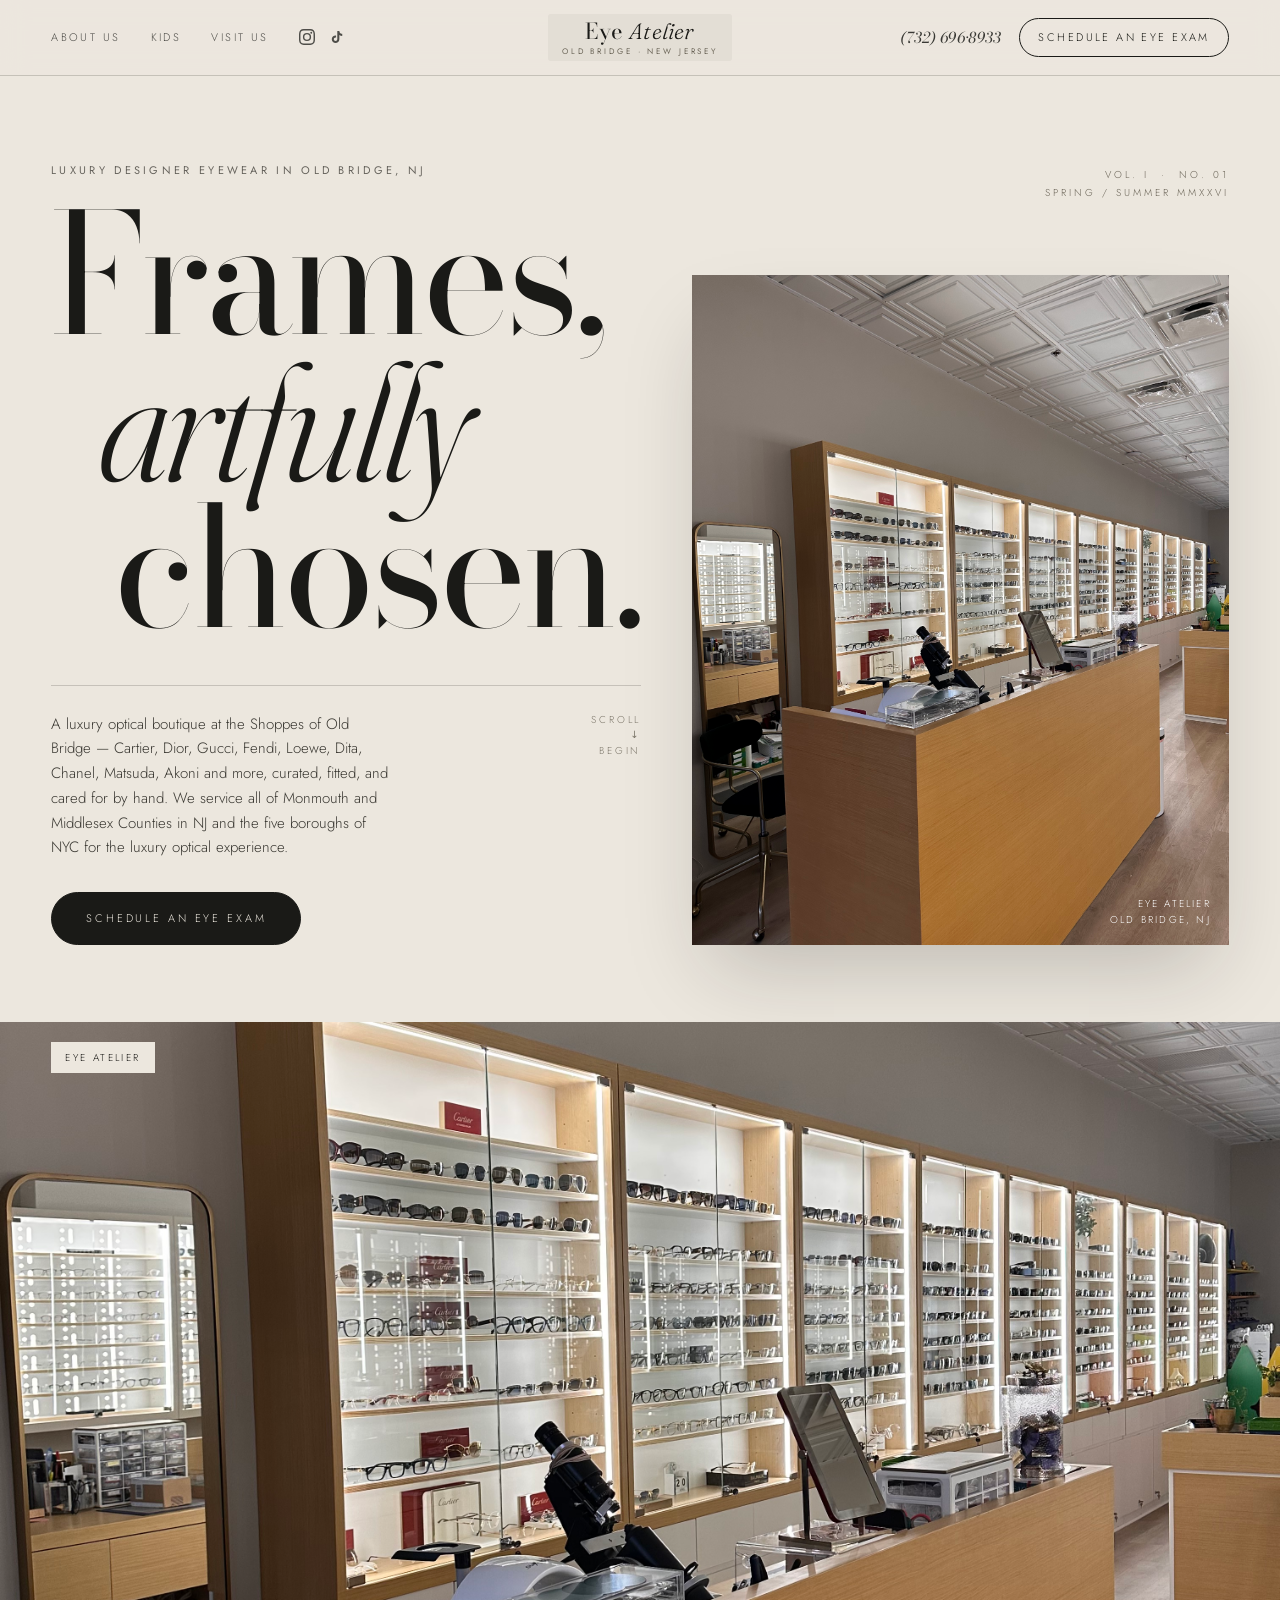
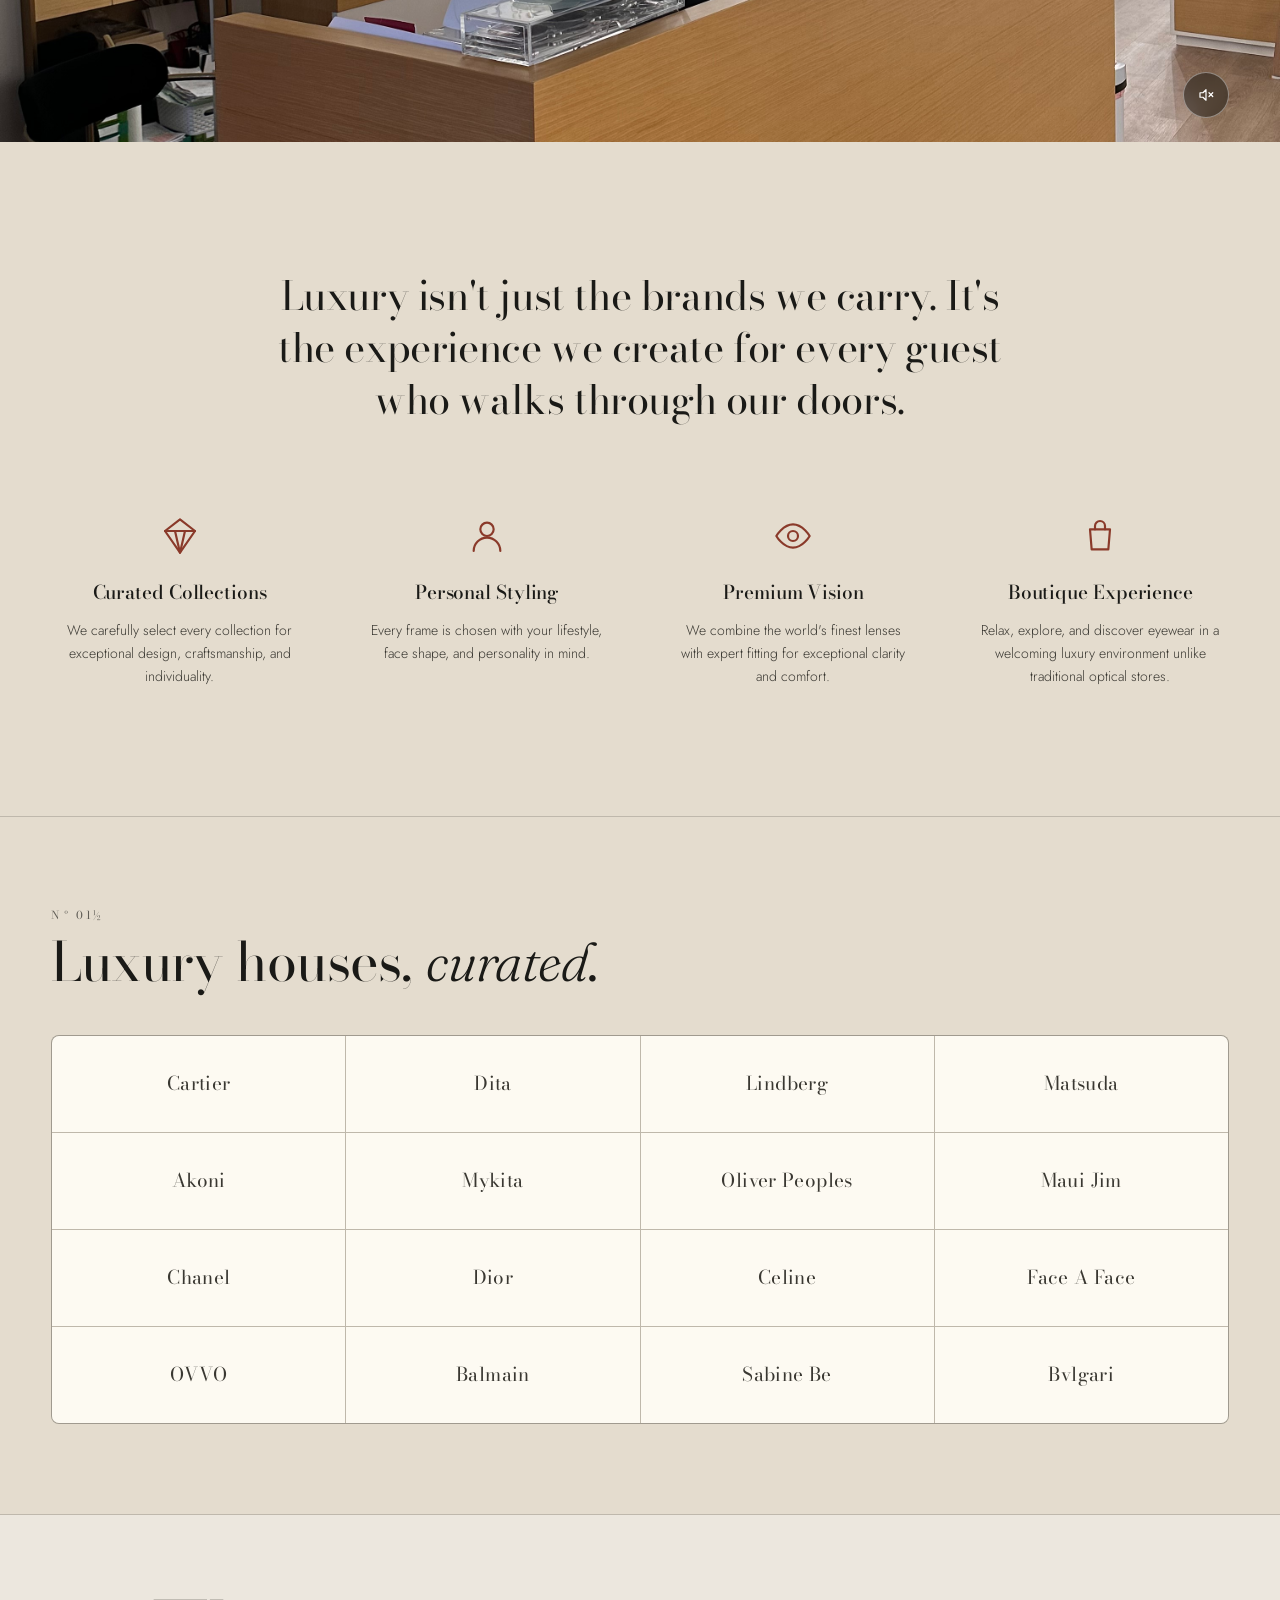
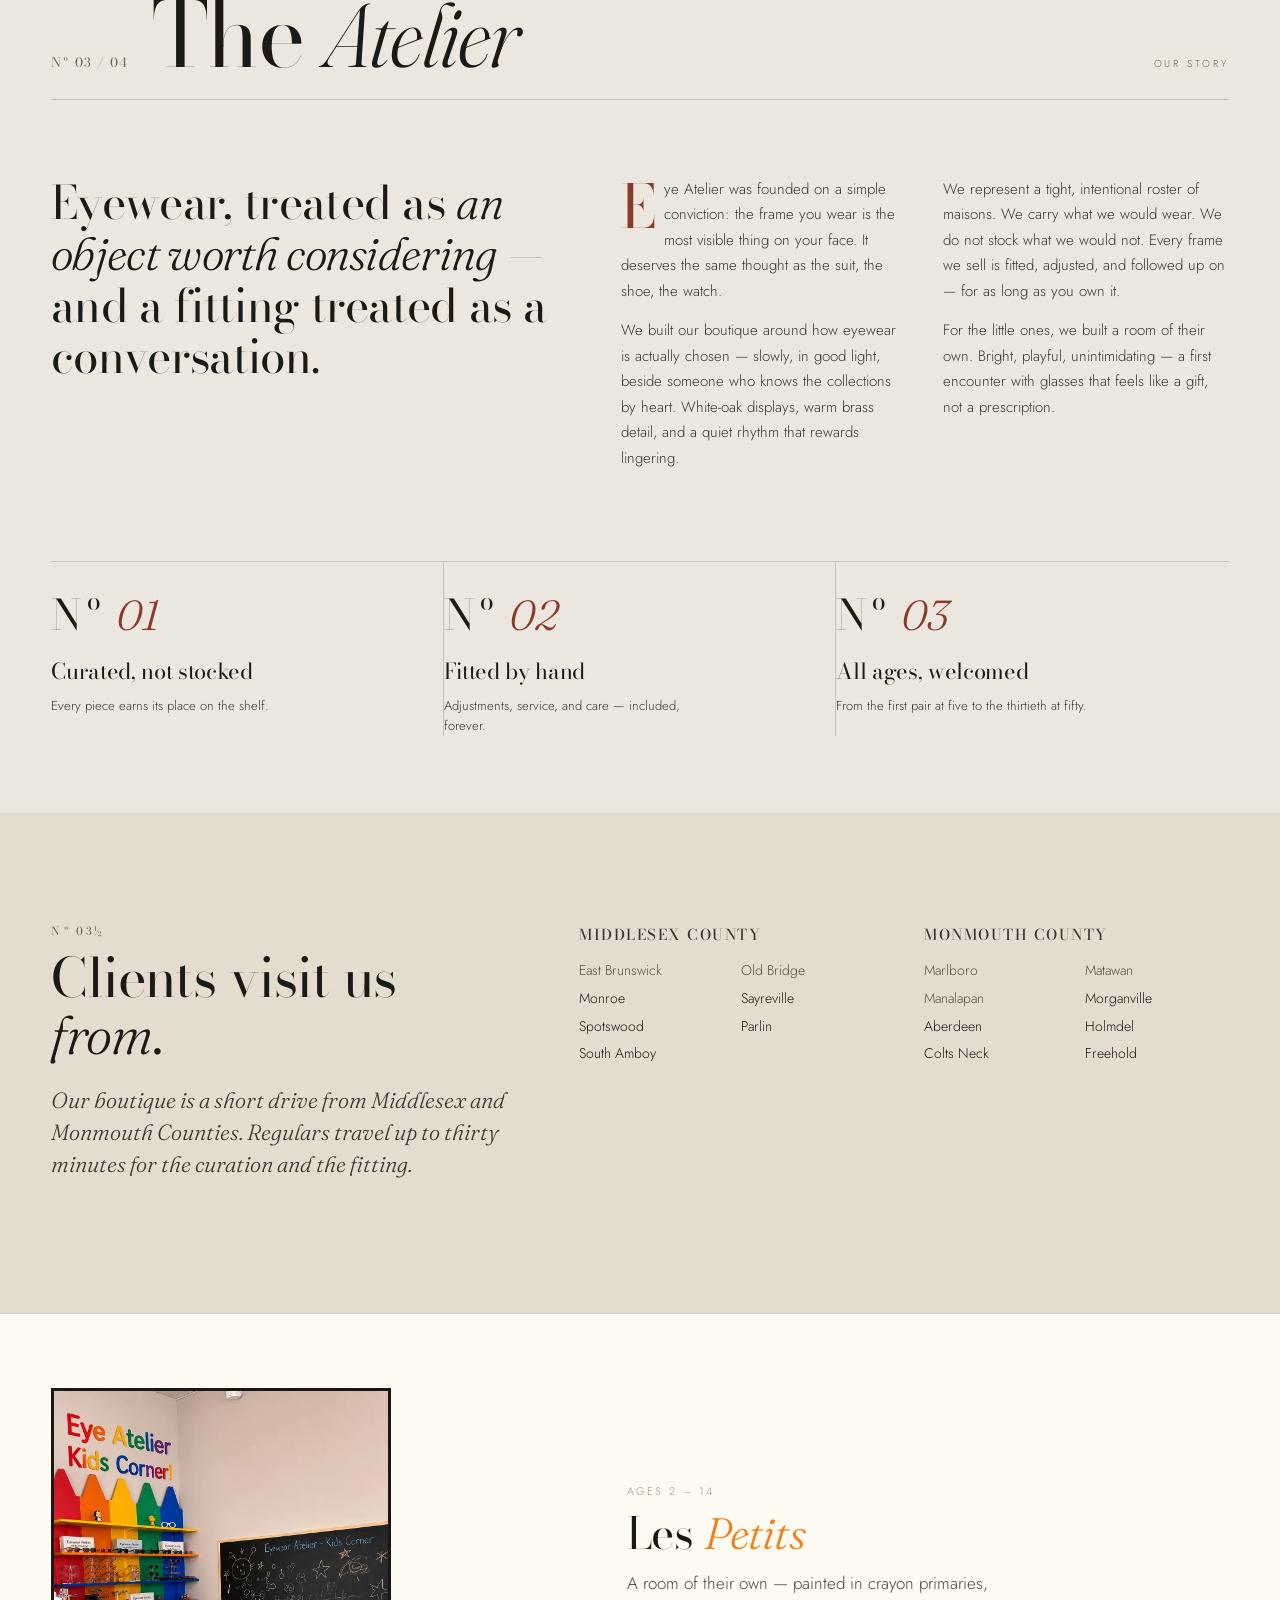
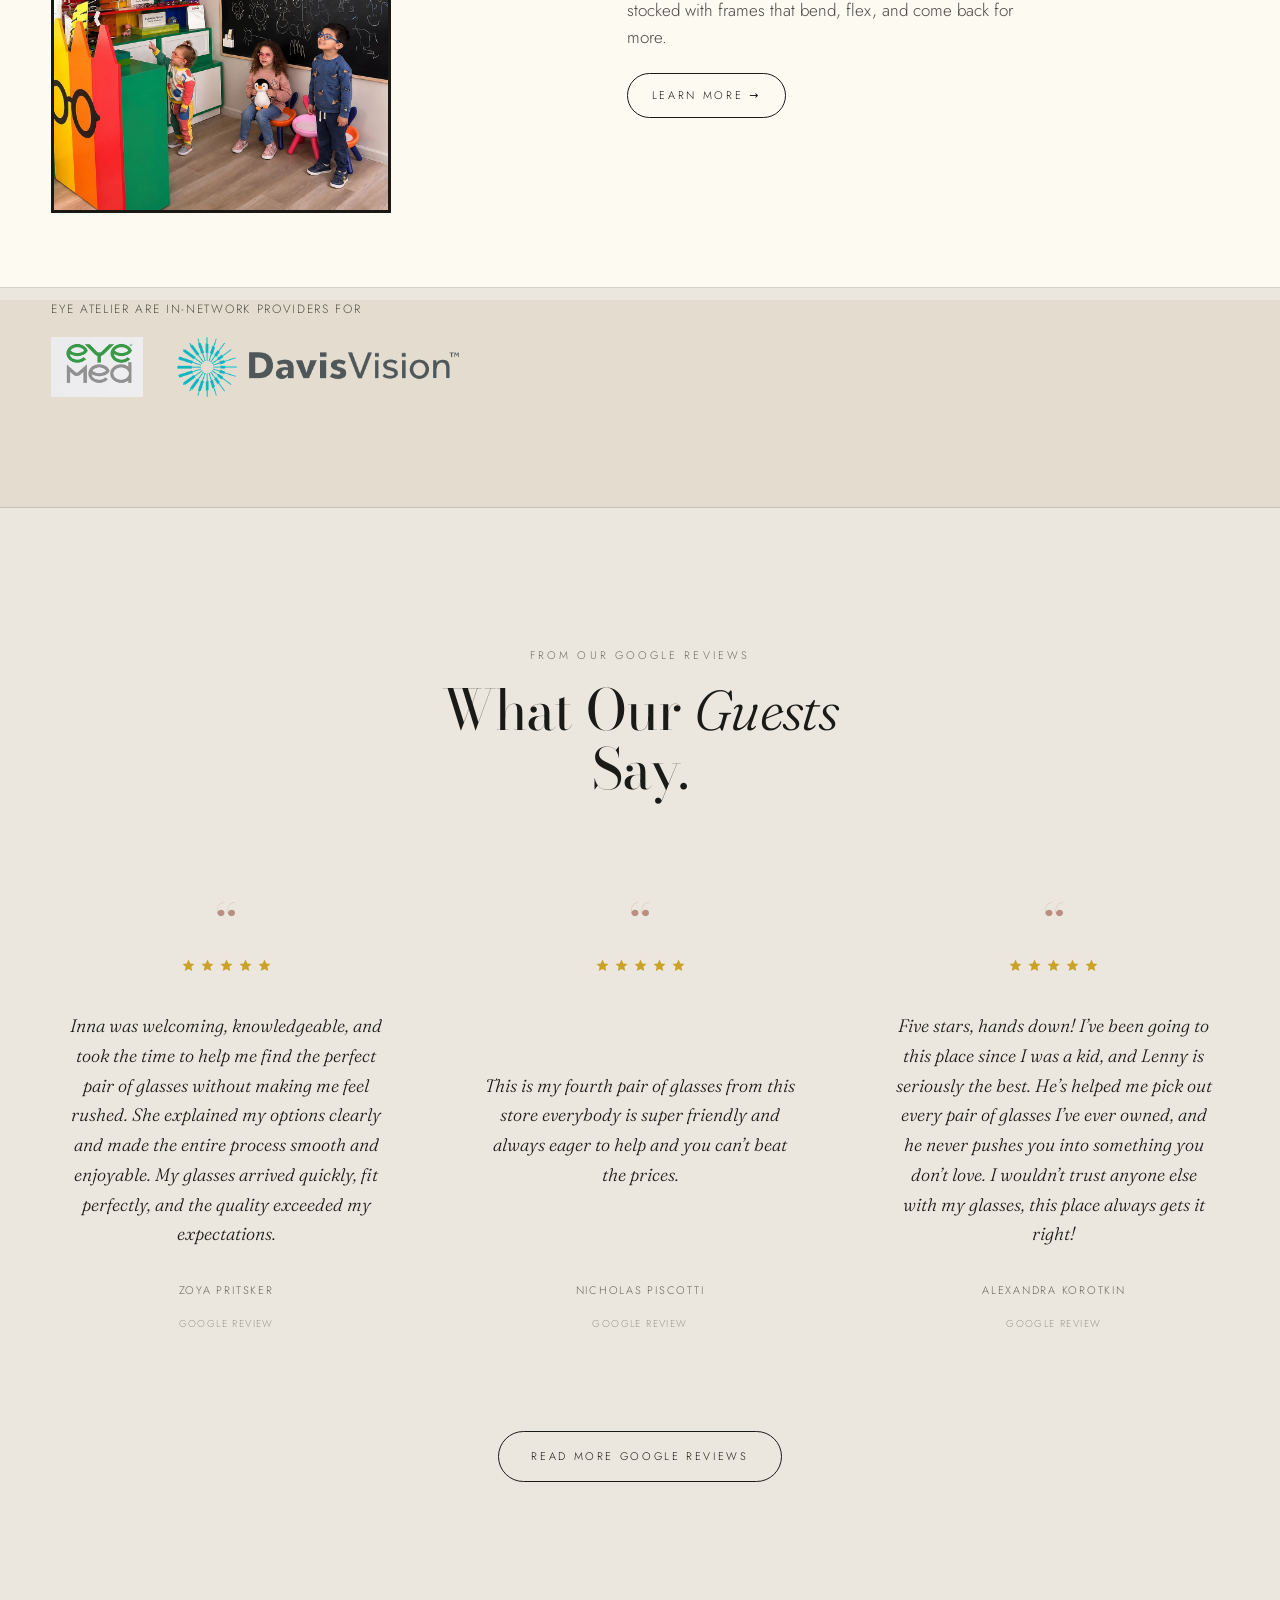
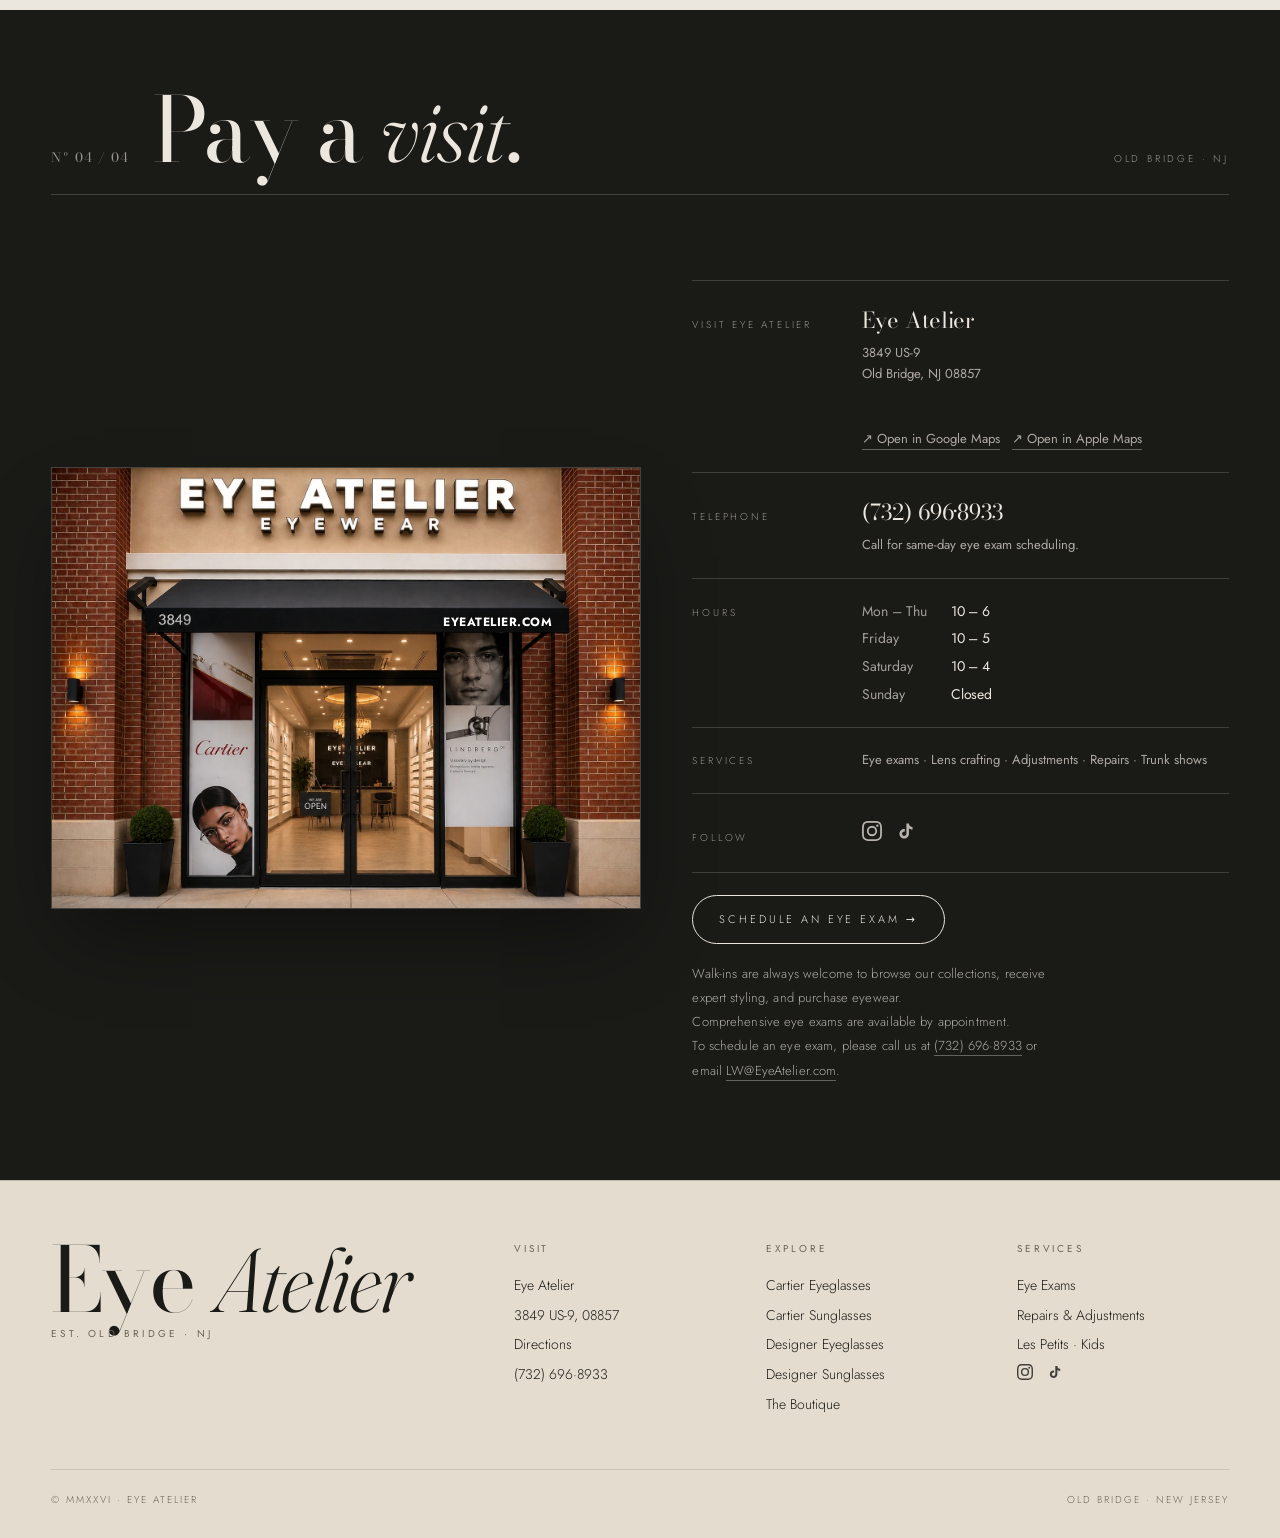
==== commit 08c3fa89: "Replace placeholder homepage reviews with real Google reviews Swapped the three placeholder testimon" ====
--- a/index.html
+++ b/index.html
@@ -494,13 +494,14 @@
   .reviews-head .eyebrow { font-size: 11px; letter-spacing: 0.28em; text-transform: uppercase; color: var(--ink-soft); opacity: 0.7; margin-bottom: 16px; }
   .reviews-head h2 { font-family: 'Bodoni Moda', serif; font-weight: 400; font-size: clamp(34px, 4.4vw, 56px); line-height: 1.06; letter-spacing: -0.015em; }
   .reviews-head h2 em { font-family: 'Fraunces', serif; font-style: italic; font-weight: 300; }
-  .reviews-grid { display: grid; grid-template-columns: repeat(3, 1fr); gap: clamp(40px, 5vw, 64px); }
-  .review-card { text-align: center; padding: 0 clamp(0px, 2vw, 16px); }
+  .reviews-grid { display: grid; grid-template-columns: repeat(3, 1fr); gap: clamp(40px, 5vw, 64px); align-items: stretch; }
+  .review-card { display: flex; flex-direction: column; text-align: center; padding: 0 clamp(0px, 2vw, 16px); }
   .review-mark { font-family: 'Bodoni Moda', serif; font-size: 54px; line-height: 1; color: var(--accent); opacity: 0.5; margin-bottom: 6px; }
   .review-stars { display: flex; justify-content: center; gap: 4px; margin-bottom: 20px; color: #c9a227; }
   .review-stars svg { width: 15px; height: 15px; }
-  .review-text { font-family: 'Fraunces', serif; font-style: italic; font-weight: 300; font-size: clamp(16px, 1.7vw, 18px); line-height: 1.65; color: var(--ink); margin-bottom: 22px; }
+  .review-text { flex: 1; display: flex; align-items: center; justify-content: center; font-family: 'Fraunces', serif; font-style: italic; font-weight: 300; font-size: clamp(16px, 1.7vw, 18px); line-height: 1.65; color: var(--ink); margin-bottom: 22px; }
   .review-author { font-size: 11px; letter-spacing: 0.16em; text-transform: uppercase; color: var(--ink-soft); opacity: 0.75; }
+  .review-source { margin-top: 6px; font-family: 'Jost', sans-serif; font-size: 10px; letter-spacing: 0.14em; text-transform: uppercase; color: var(--ink-soft); opacity: 0.45; }
   .reviews-cta { text-align: center; margin-top: clamp(56px, 8vw, 90px); }
   .reviews-btn {
     display: inline-flex; align-items: center; gap: 10px;
@@ -682,6 +683,12 @@
 .exam-modal-btn.primary:hover { background: transparent; color: var(--ink); }
 .exam-modal-btn:not(.primary):hover { background: var(--ink); color: var(--bg); }
 .exam-modal-note { font-family: 'Jost', sans-serif; font-size: 12.5px; line-height: 1.7; color: var(--ink); opacity: 0.65; margin: 0; padding-top: 20px; border-top: 1px solid rgba(26,26,23,0.14); }
+.exam-modal-secondary { display: none; }
+@media (min-width: 721px) {
+  .exam-modal-secondary { display: block; margin: 0 0 22px; font-family: 'Jost', sans-serif; font-size: 12.5px; line-height: 1.65; color: var(--ink); opacity: 0.72; }
+  .exam-modal-secondary a { color: inherit; text-decoration: underline; text-underline-offset: 2px; text-decoration-color: rgba(26,26,23,0.4); }
+  .exam-modal-secondary a:hover { text-decoration-color: currentColor; }
+}
 @media (max-width: 480px) {
   .exam-modal { padding: 36px 24px 26px; }
 }
@@ -950,7 +957,7 @@
 <section class="reviews-wrap" aria-labelledby="reviews-heading">
   <div class="reviews-inner">
     <div class="reviews-head">
-      <p class="eyebrow">Google Reviews</p>
+      <p class="eyebrow">From Our Google Reviews</p>
       <h2 id="reviews-heading">What Our <em>Guests</em> Say.</h2>
     </div>
     <div class="reviews-grid">
@@ -964,8 +971,9 @@
           <svg viewBox="0 0 24 24" fill="currentColor"><path d="M12 2.5l2.9 6.1 6.6.8-4.9 4.6 1.3 6.6L12 17.6 6.1 20.6l1.3-6.6-4.9-4.6 6.6-.8z"/></svg>
           <svg viewBox="0 0 24 24" fill="currentColor"><path d="M12 2.5l2.9 6.1 6.6.8-4.9 4.6 1.3 6.6L12 17.6 6.1 20.6l1.3-6.6-4.9-4.6 6.6-.8z"/></svg>
         </div>
-        <p class="review-text">The team took the time to understand exactly what I was looking for. My new frames feel like they were made for me.</p>
-        <p class="review-author">Sarah M.</p>
+        <p class="review-text">Inna was welcoming, knowledgeable, and took the time to help me find the perfect pair of glasses without making me feel rushed. She explained my options clearly and made the entire process smooth and enjoyable. My glasses arrived quickly, fit perfectly, and the quality exceeded my expectations.</p>
+        <p class="review-author">Zoya Pritsker</p>
+        <p class="review-source">Google Review</p>
       </div>
 
       <div class="review-card">
@@ -977,8 +985,9 @@
           <svg viewBox="0 0 24 24" fill="currentColor"><path d="M12 2.5l2.9 6.1 6.6.8-4.9 4.6 1.3 6.6L12 17.6 6.1 20.6l1.3-6.6-4.9-4.6 6.6-.8z"/></svg>
           <svg viewBox="0 0 24 24" fill="currentColor"><path d="M12 2.5l2.9 6.1 6.6.8-4.9 4.6 1.3 6.6L12 17.6 6.1 20.6l1.3-6.6-4.9-4.6 6.6-.8z"/></svg>
         </div>
-        <p class="review-text">A completely different experience from any optical store I've visited. Unhurried, knowledgeable, and genuinely stylish.</p>
-        <p class="review-author">Michael R.</p>
+        <p class="review-text">This is my fourth pair of glasses from this store everybody is super friendly and always eager to help and you can&rsquo;t beat the prices.</p>
+        <p class="review-author">Nicholas Piscotti</p>
+        <p class="review-source">Google Review</p>
       </div>
 
       <div class="review-card">
@@ -990,8 +999,9 @@
           <svg viewBox="0 0 24 24" fill="currentColor"><path d="M12 2.5l2.9 6.1 6.6.8-4.9 4.6 1.3 6.6L12 17.6 6.1 20.6l1.3-6.6-4.9-4.6 6.6-.8z"/></svg>
           <svg viewBox="0 0 24 24" fill="currentColor"><path d="M12 2.5l2.9 6.1 6.6.8-4.9 4.6 1.3 6.6L12 17.6 6.1 20.6l1.3-6.6-4.9-4.6 6.6-.8z"/></svg>
         </div>
-        <p class="review-text">From the fitting to the follow-up, everything felt personal. I finally found a pair of glasses I actually love wearing.</p>
-        <p class="review-author">Jennifer K.</p>
+        <p class="review-text">Five stars, hands down! I&rsquo;ve been going to this place since I was a kid, and Lenny is seriously the best. He&rsquo;s helped me pick out every pair of glasses I&rsquo;ve ever owned, and he never pushes you into something you don&rsquo;t love. I wouldn&rsquo;t trust anyone else with my glasses, this place always gets it right!</p>
+        <p class="review-author">Alexandra Korotkin</p>
+        <p class="review-source">Google Review</p>
       </div>
 
     </div>
@@ -1233,6 +1243,7 @@
       <a class="exam-modal-btn primary" href="tel:+17326968933">Call (732) 696&middot;8933</a>
       <a class="exam-modal-btn" href="mailto:LW@EyeAtelier.com">Email LW@EyeAtelier.com</a>
     </div>
+    <p class="exam-modal-secondary">Prefer to use another device? Call <a href="tel:+17326968933">(732) 696&middot;8933</a> or email <a href="mailto:LW@EyeAtelier.com">LW@EyeAtelier.com</a>.</p>
     <p class="exam-modal-note">Walk-ins are always welcome for eyewear shopping, styling, adjustments, and repairs. Eye exam appointments are only needed to see our optometrist.</p>
   </div>
 </div>
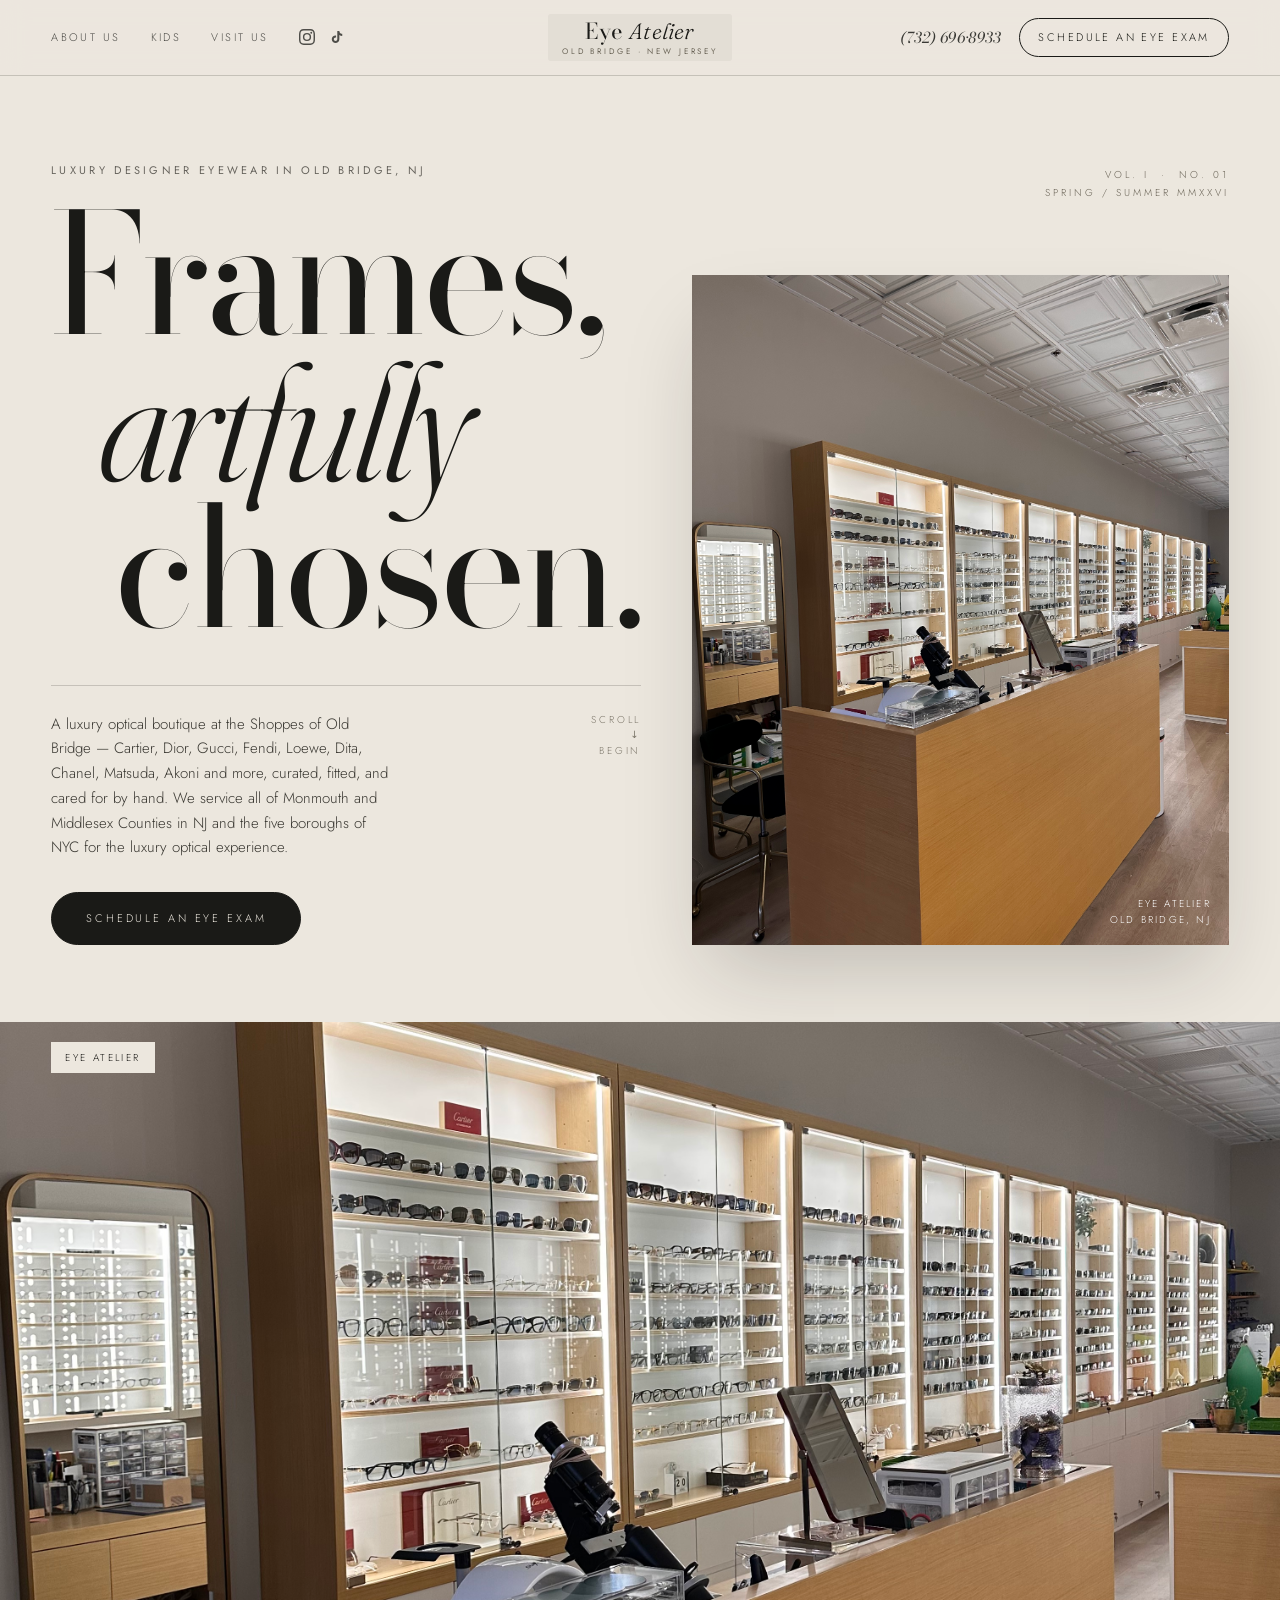
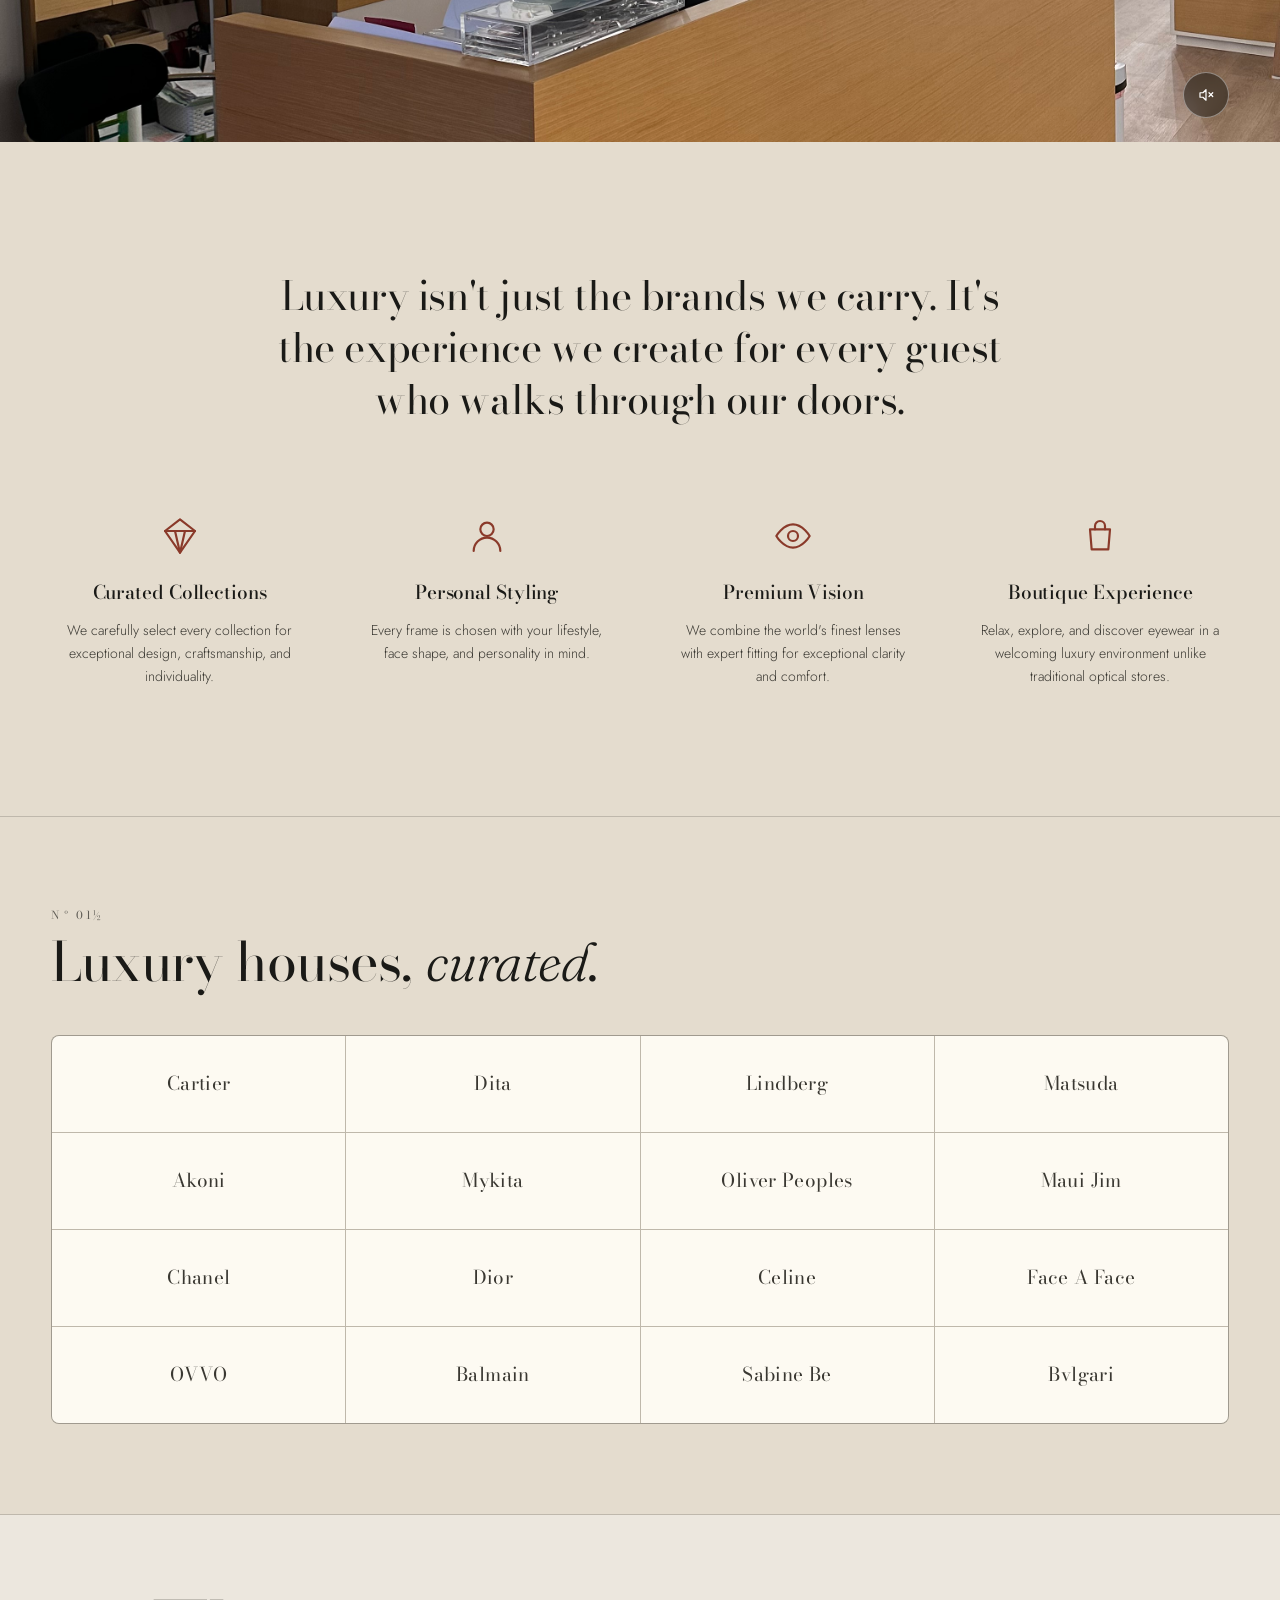
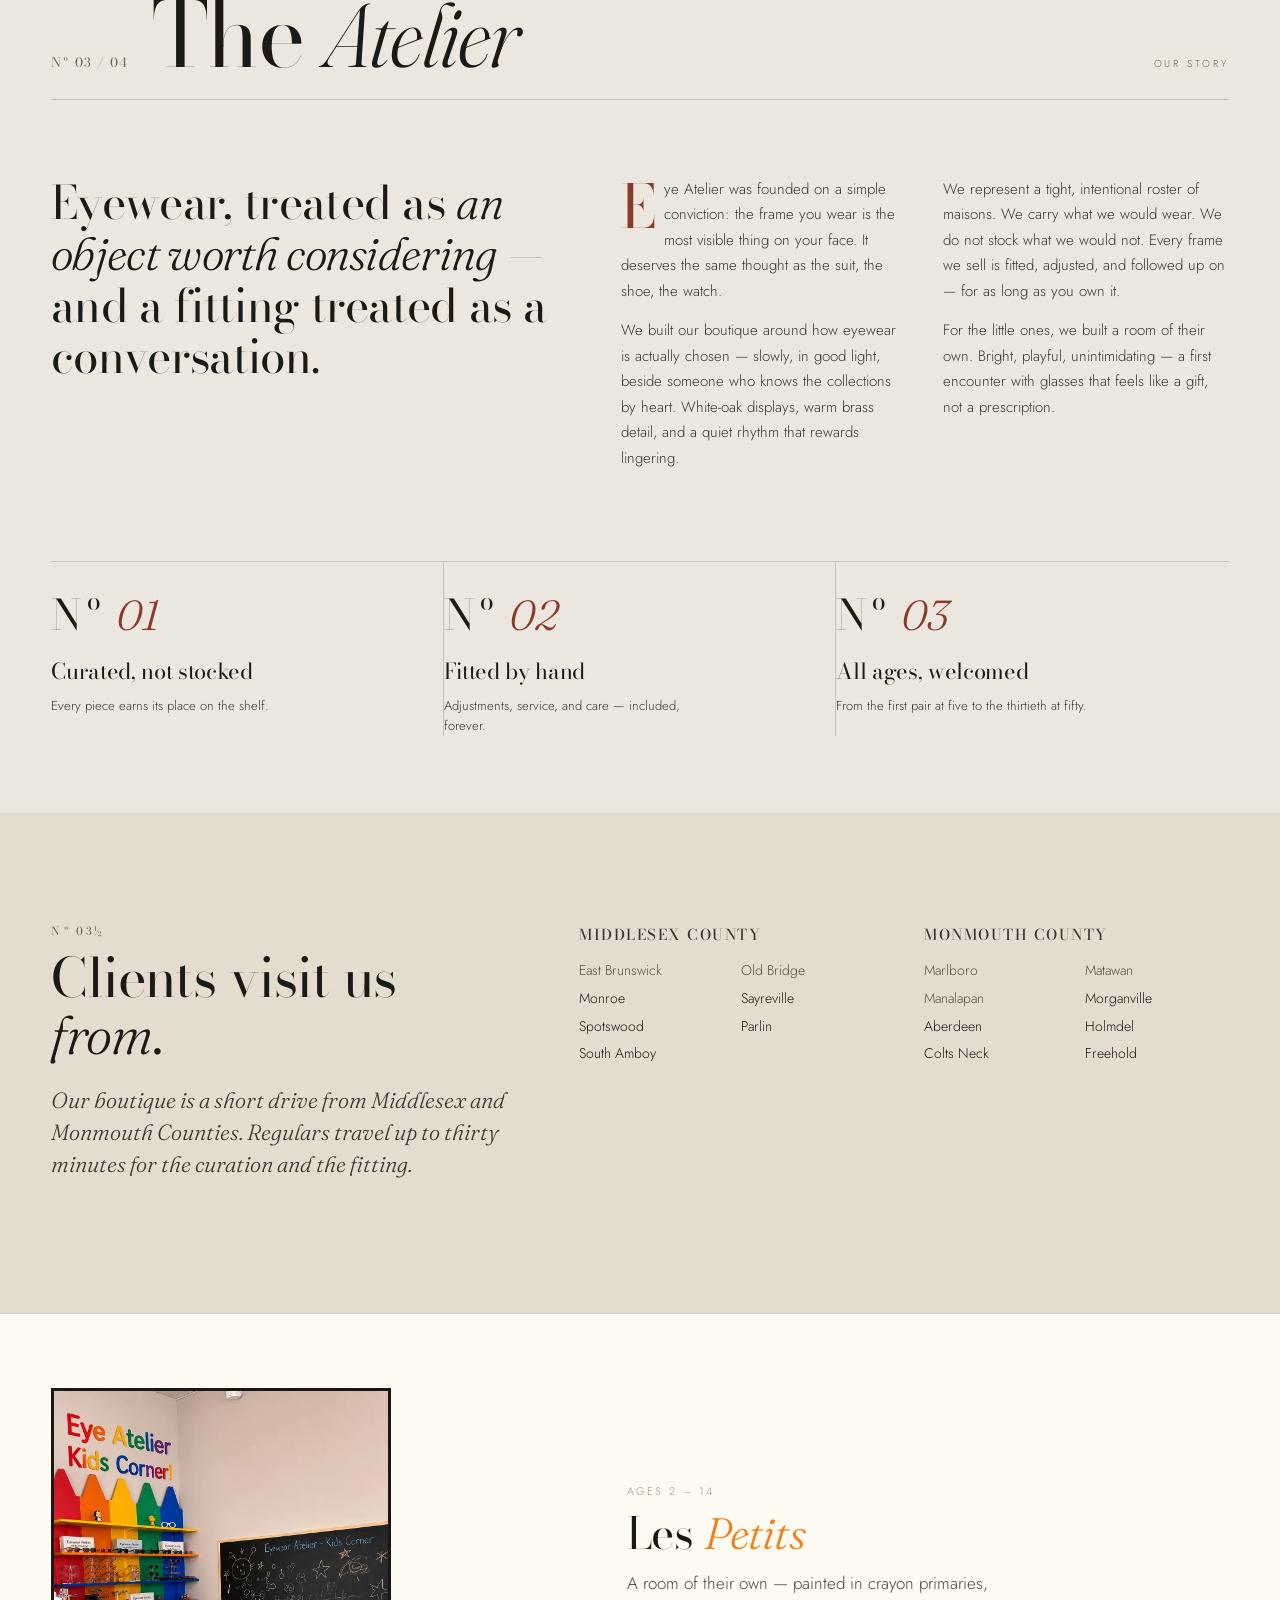
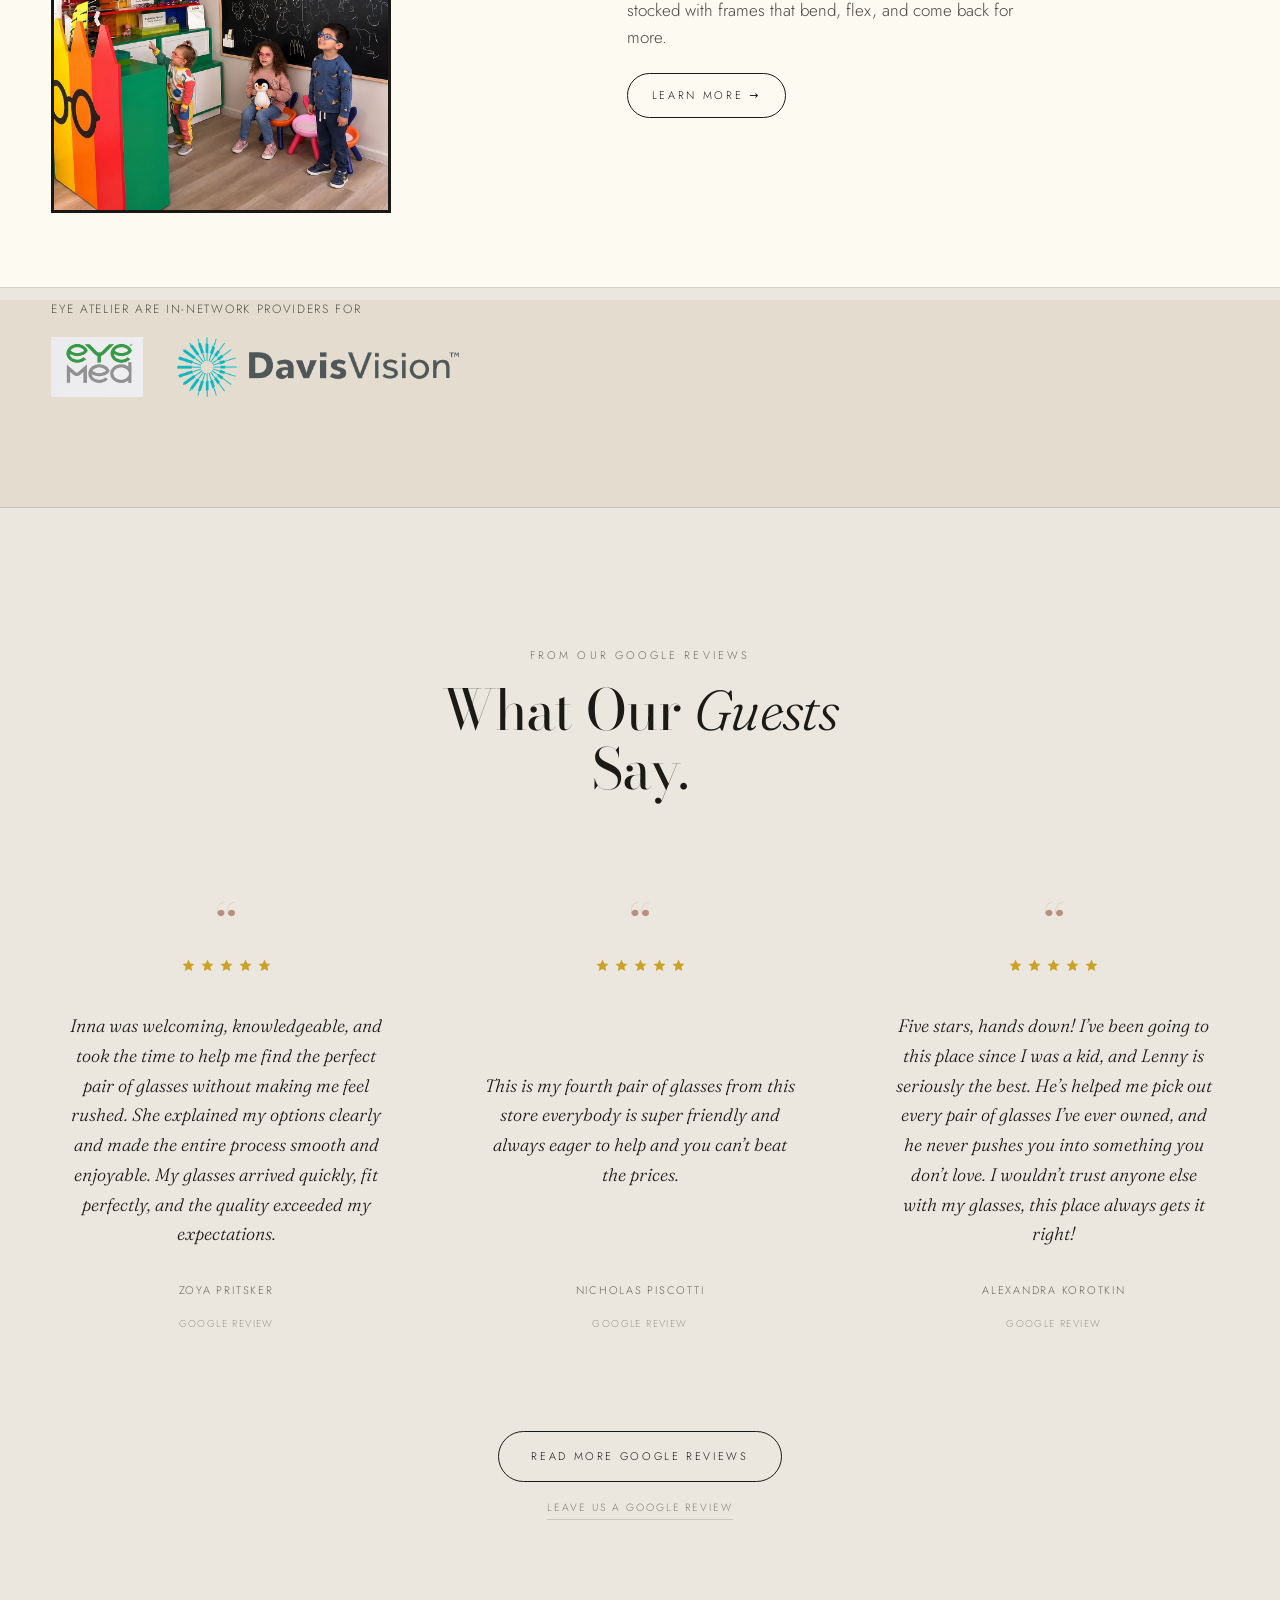
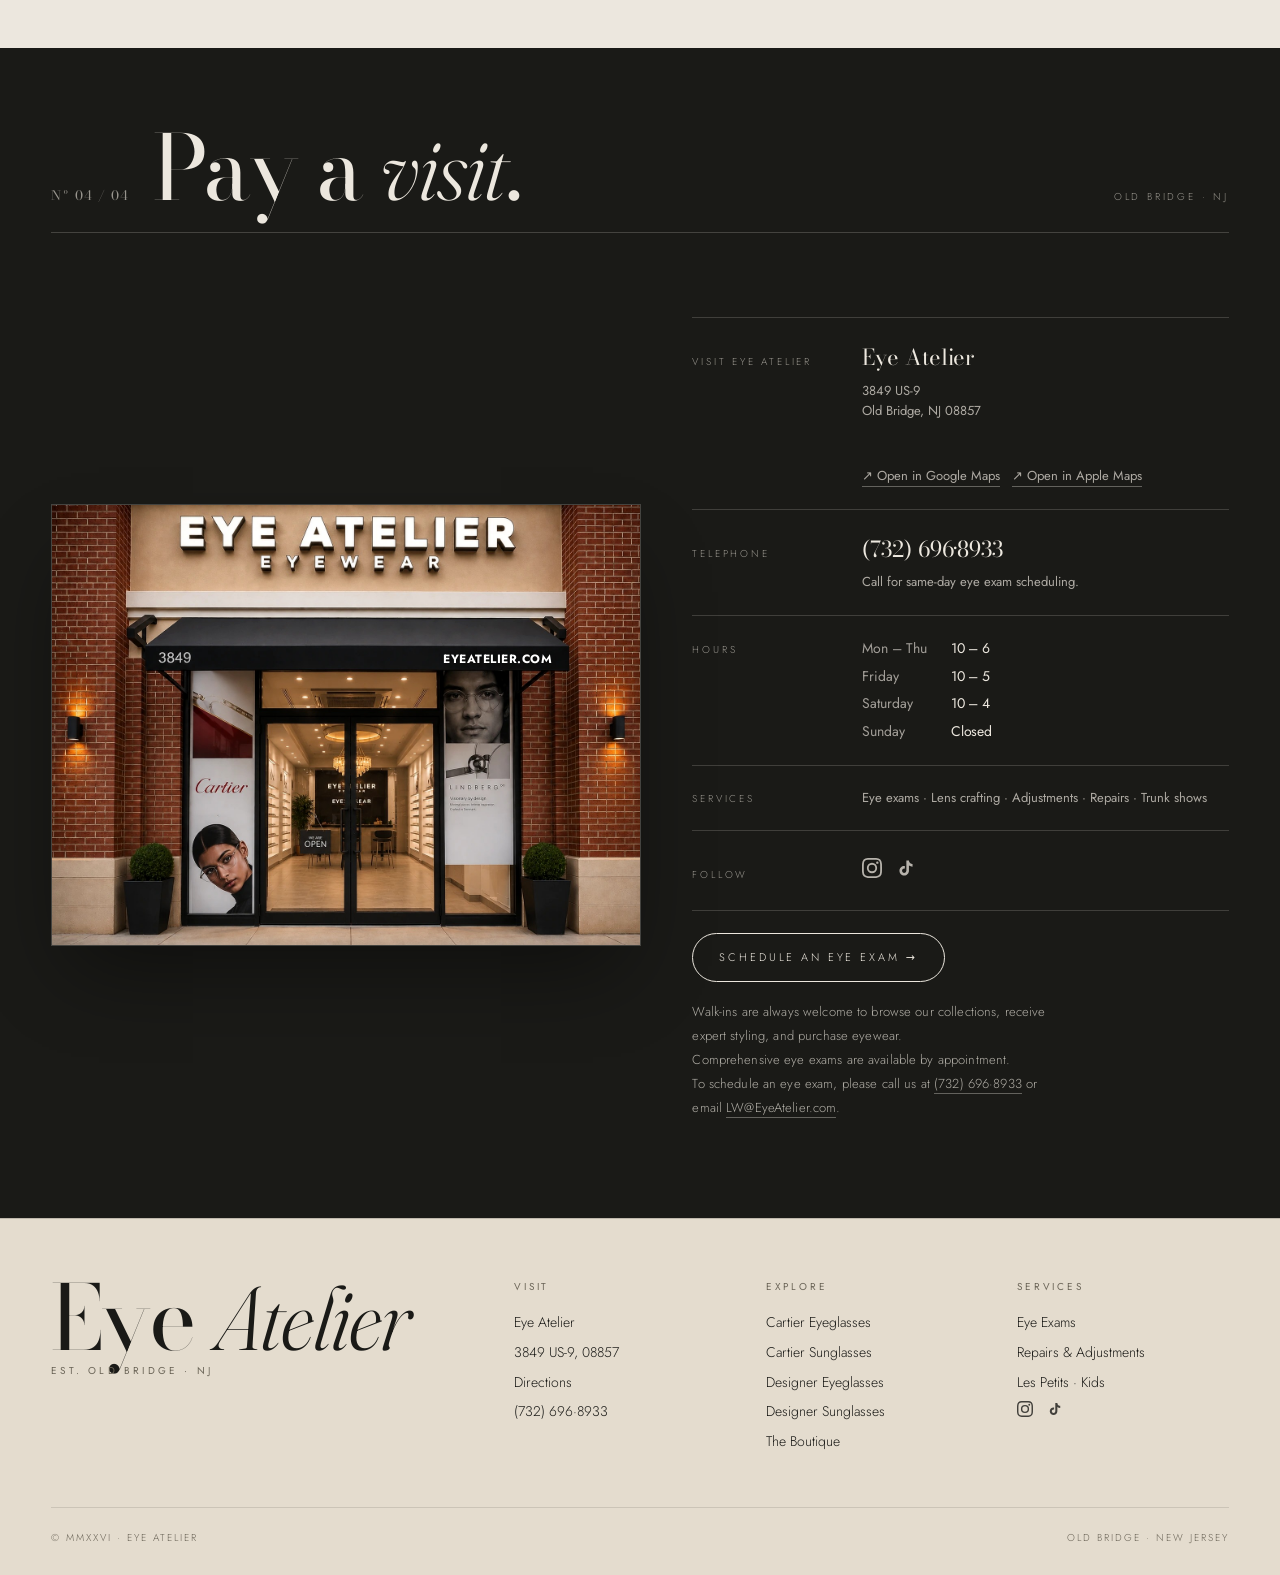
==== commit 1e837eee: "Add secondary "Leave Us a Google Review" link to homepage reviews section Adds an understated text l" ====
--- a/index.html
+++ b/index.html
@@ -510,6 +510,14 @@
     transition: background 0.25s ease, color 0.25s ease;
   }
   .reviews-btn:hover { background: var(--ink); color: var(--bg); }
+  .reviews-secondary-link {
+    display: block; margin-top: 18px; width: fit-content; margin-left: auto; margin-right: auto;
+    font-family: 'Jost', sans-serif; font-size: 10.5px; letter-spacing: 0.18em; text-transform: uppercase;
+    color: var(--ink-soft); opacity: 0.6;
+    border-bottom: 1px solid rgba(26,26,23,0.25); padding-bottom: 2px;
+    transition: opacity 0.25s ease, border-color 0.25s ease, color 0.25s ease;
+  }
+  .reviews-secondary-link:hover { opacity: 1; border-color: var(--ink); color: var(--ink); }
   @media (max-width: 900px) {
     .reviews-grid { grid-template-columns: 1fr; gap: 48px; max-width: 440px; margin: 0 auto; }
   }
@@ -1007,6 +1015,7 @@
     </div>
     <div class="reviews-cta">
       <a class="reviews-btn" href="https://share.google/XbxeWpjPBPiB6ob5s" target="_blank" rel="noopener">Read More Google Reviews</a>
+      <a class="reviews-secondary-link" href="https://g.page/r/CR9EYPIg8gQTEAE/review" target="_blank" rel="noopener">Leave Us a Google Review</a>
     </div>
   </div>
 </section>
